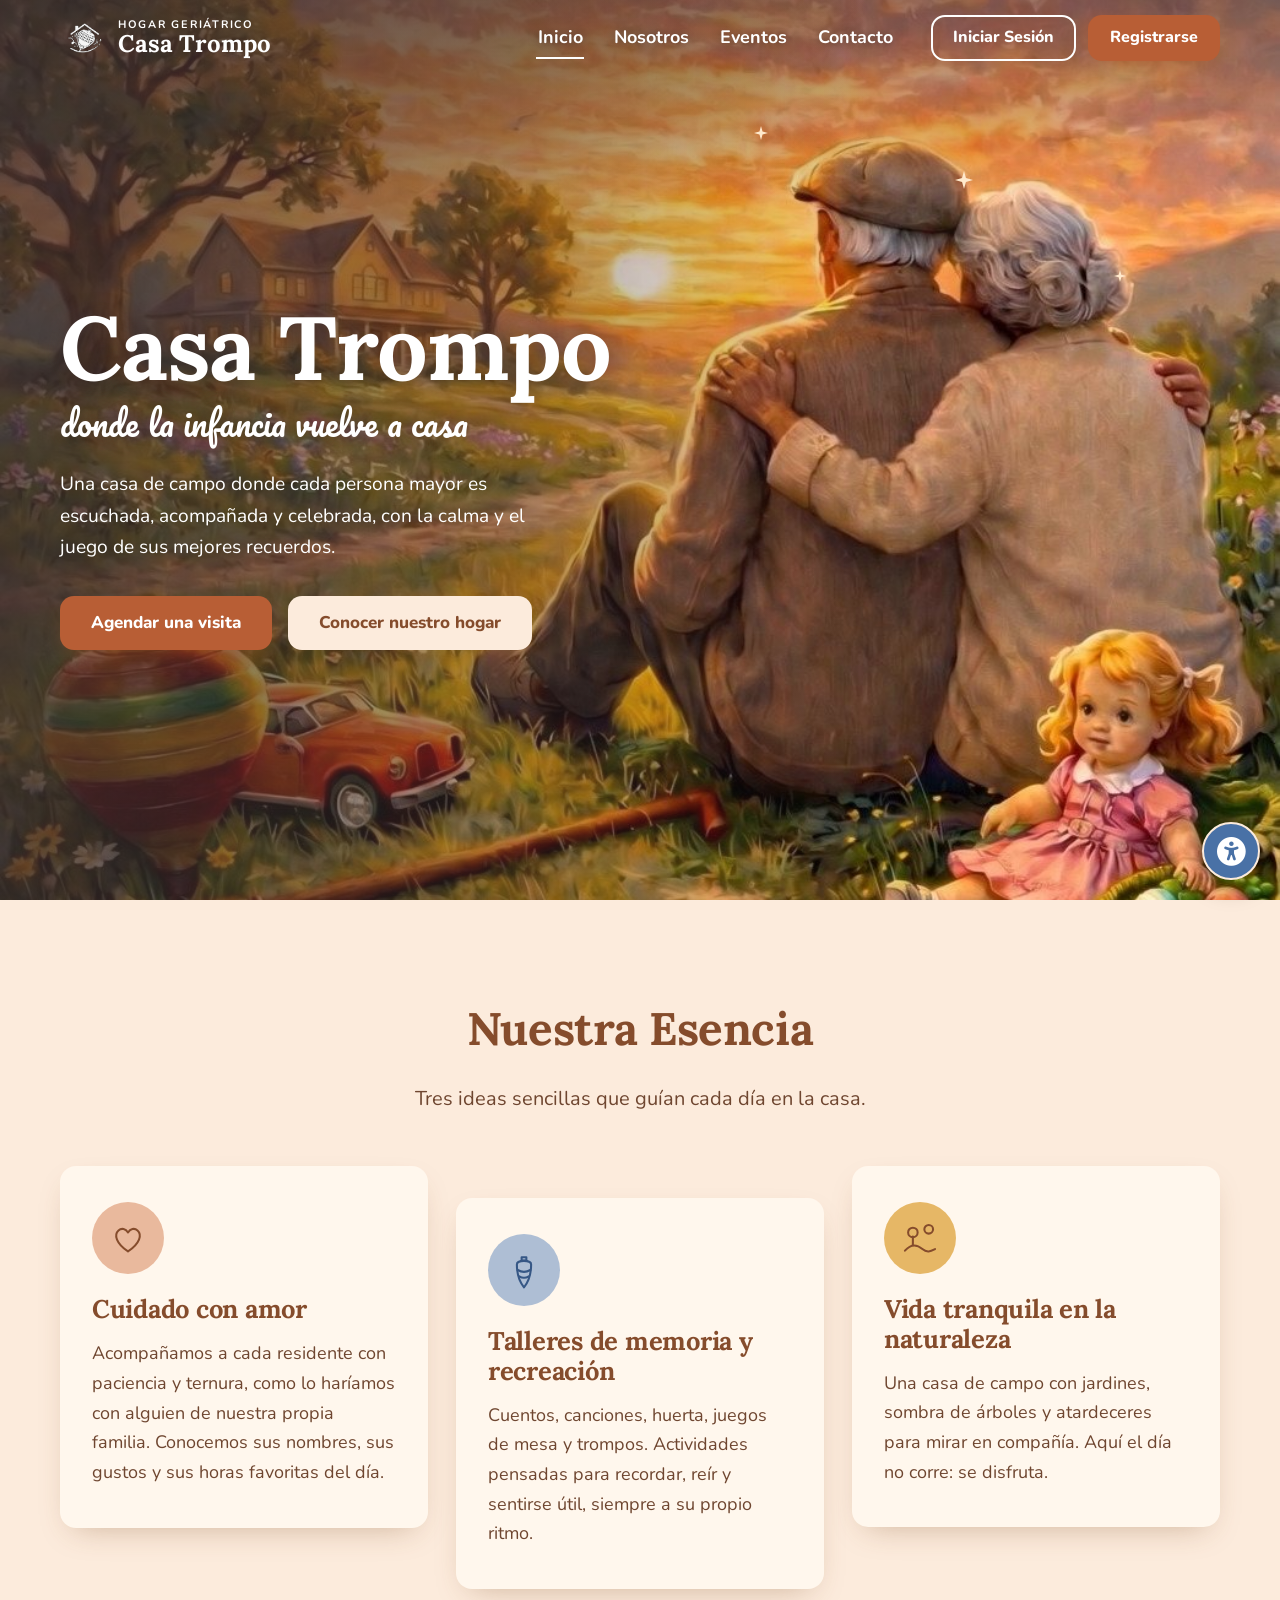
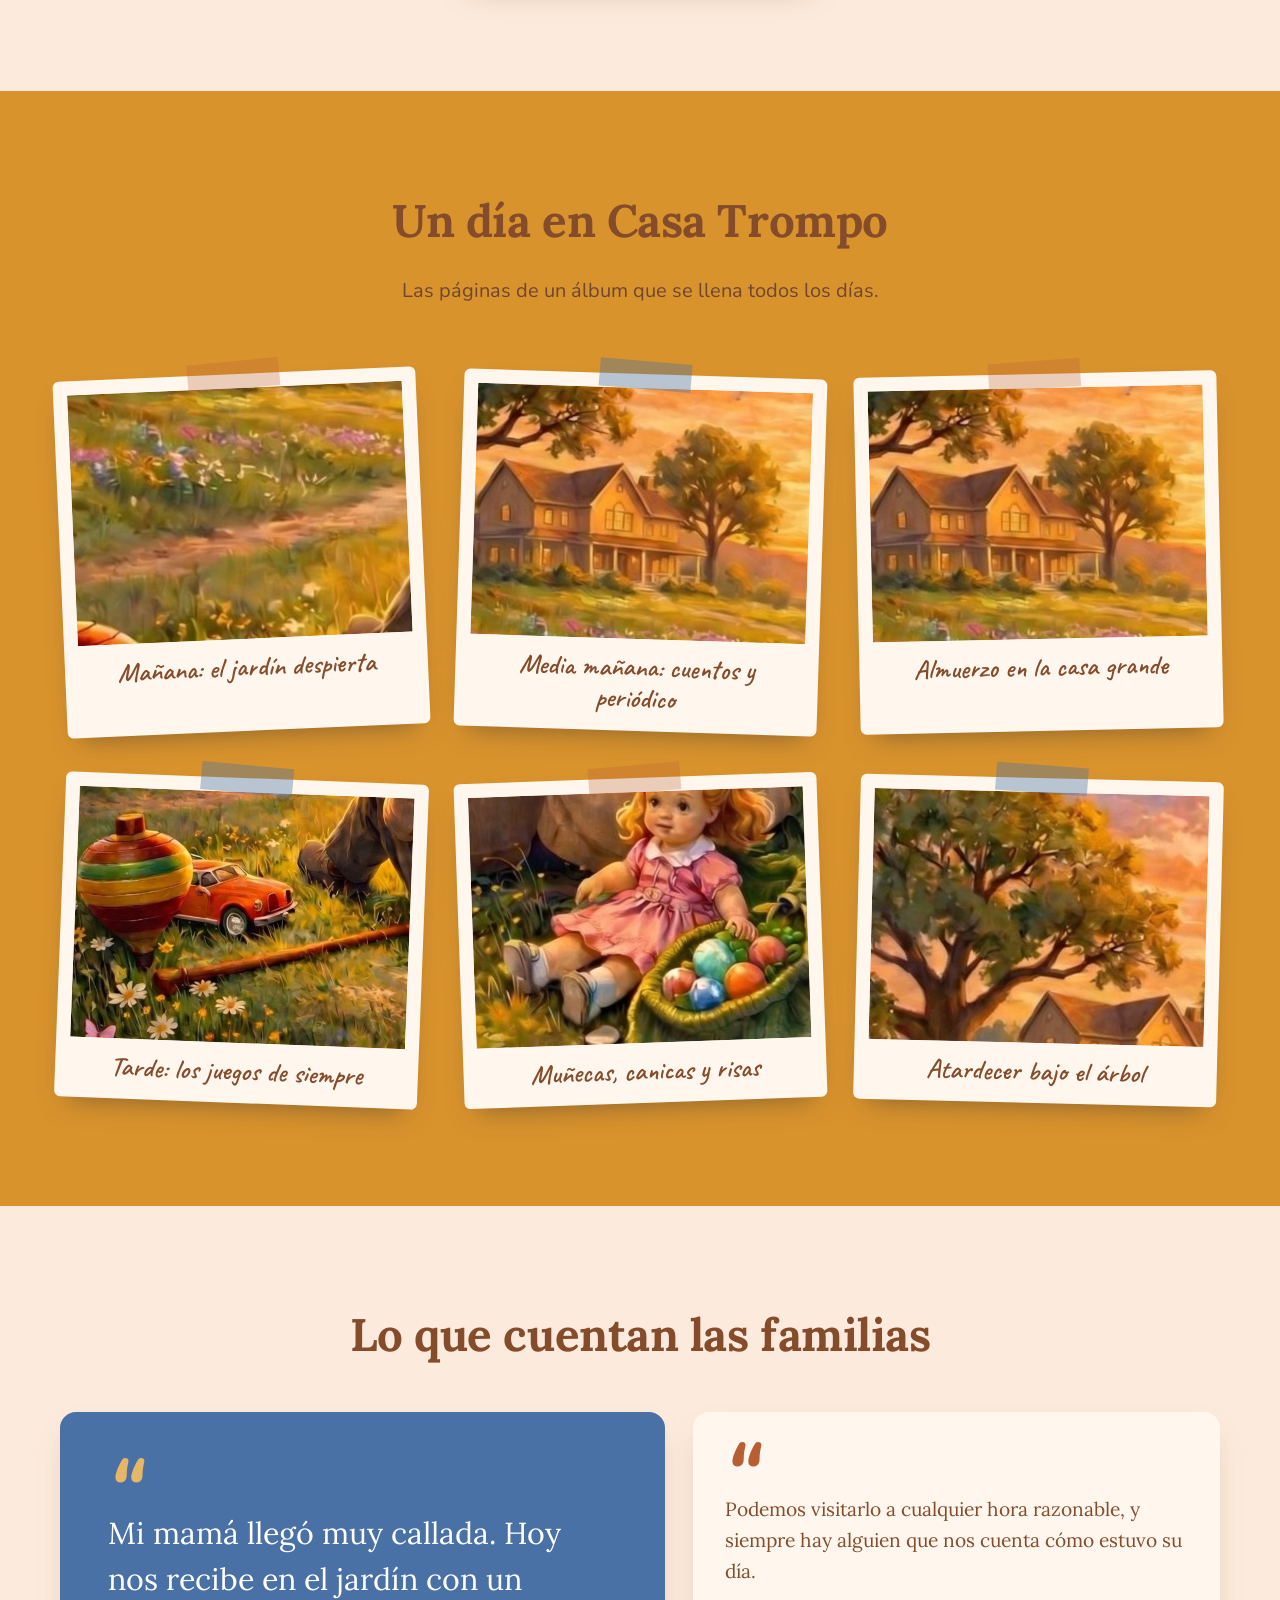
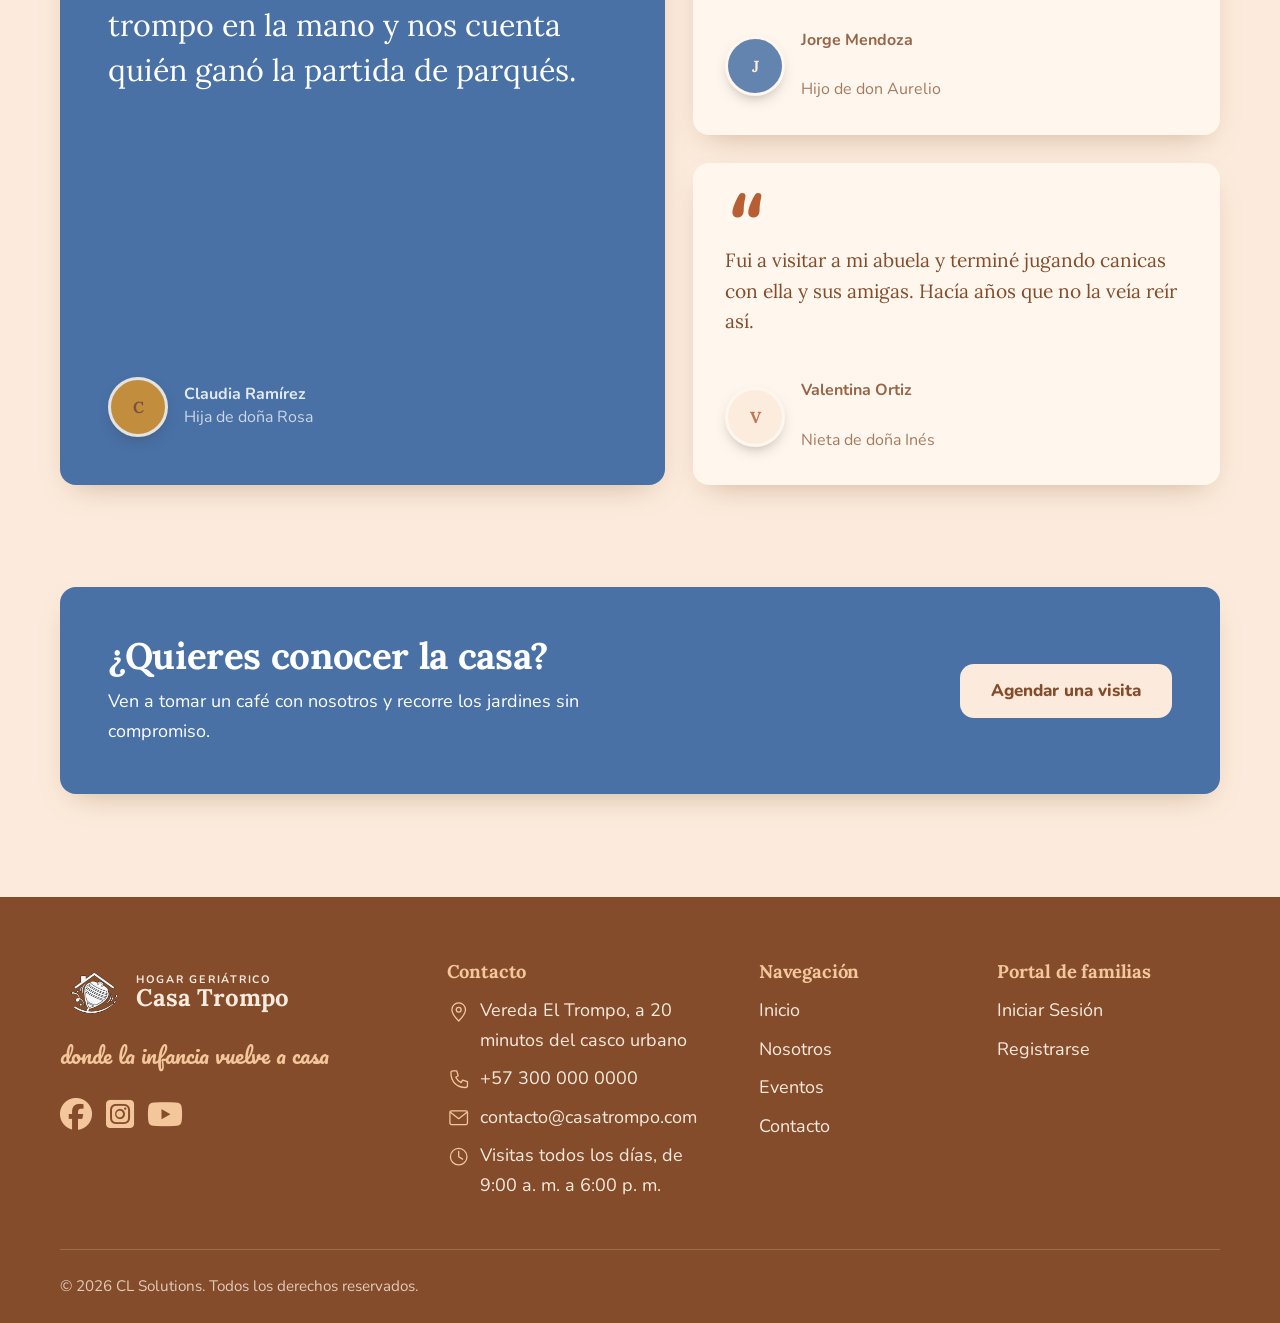
==== frontend/index.html @ fc89ac62 "fix(repo): flatten nested casa-trompo directory and rescue teammate changes" ====
<!doctype html>
<html lang="es">
  <head>
    <!-- Metadatos de idioma, vista móvil, identidad visual y hojas de estilo. -->
    <meta charset="utf-8" />
    <meta name="viewport" content="width=device-width, initial-scale=1" />
    <title>
      Casa Trompo · Hogar geriátrico donde la infancia vuelve a casa
    </title>
    <meta
      name="description"
      content="Casa Trompo es un hogar geriátrico de campo donde las personas mayores viven con calidez, juego y tranquilidad."
    />
    <meta name="theme-color" content="#FCEBDC" />
    <link rel="icon" type="image/png" href="img/Logo_Blanco_NOBG.png" />
    <link rel="preconnect" href="https://fonts.googleapis.com" />
    <link rel="preconnect" href="https://fonts.gstatic.com" crossorigin />
    <link
      href="https://fonts.googleapis.com/css2?family=Caveat:wght@600&family=Lora:wght@500;600;700&family=Nunito:wght@400;600;700;800&family=Pacifico&display=swap"
      rel="stylesheet"
    />
    <link
      rel="stylesheet"
      href="https://cdnjs.cloudflare.com/ajax/libs/font-awesome/6.7.2/css/all.min.css"
    />
    <link rel="stylesheet" href="css/General_Styles.css" />
    <link rel="stylesheet" href="css/index.css" />
    <link rel="stylesheet" href="css/responsive.css" />
  </head>
  <body>
    <!-- Enlace de acceso rápido para navegar directamente al contenido principal. -->
    <a class="skip-link" href="#contenido">Saltar al contenido</a>

    <!-- Símbolos SVG reutilizables en las tarjetas y datos de contacto. -->
    <svg class="svg-symbols" aria-hidden="true" focusable="false">
      <symbol id="i-heart" viewBox="0 0 48 48">
        <path
          d="M24 41C9 31 6 20 12 14.5c4-3.6 9-2 12 2.5 3-4.5 8-6.1 12-2.5 6 5.5 3 16.5-12 26.5z"
        />
      </symbol>
      <symbol id="i-trompo" viewBox="0 0 48 48">
        <path d="M15 17c0-6 18-6 18 0 0 14-5 24-9 29-4-5-9-15-9-29z" />
        <path d="M16 24c5 3 11 3 16 0M18 32c4 2.5 8 2.5 12 0" />
        <path d="M21 8h6v4h-6z" />
      </symbol>
      <symbol id="i-nature" viewBox="0 0 48 48">
        <circle cx="35" cy="13" r="5.5" />
        <path d="M5 40c7-8 15-8 22-2 6 5 10 3 16 0" />
        <path d="M15 33V22" />
        <circle cx="15" cy="17" r="6" />
      </symbol>
      <symbol id="i-book" viewBox="0 0 48 48">
        <path
          d="M24 12c-4-3-10-4-17-3v26c7-1 13 0 17 3 4-3 10-4 17-3V9c-7-1-13 0-17 3z"
        />
        <path d="M24 12v26" />
      </symbol>
      <symbol id="i-pin" viewBox="0 0 48 48">
        <path d="M24 43c-9-9-14-16-14-23a14 14 0 0 1 28 0c0 7-5 14-14 23z" />
        <circle cx="24" cy="20" r="5" />
      </symbol>
      <symbol id="i-phone" viewBox="0 0 48 48">
        <path
          d="M12 6h8l3 10-5 3a24 24 0 0 0 11 11l3-5 10 3v8c0 2-2 4-4 4C20 40 8 28 8 10c0-2 2-4 4-4z"
        />
      </symbol>
      <symbol id="i-mail" viewBox="0 0 48 48">
        <rect x="6" y="10" width="36" height="28" rx="3" />
        <path d="M7 13l17 13 17-13" />
      </symbol>
      <symbol id="i-clock" viewBox="0 0 48 48">
        <circle cx="24" cy="24" r="17" />
        <path d="M24 13v11l8 5" />
      </symbol>
    </svg>

    <!-- Cabecera global con identidad de marca, navegación y acceso al portal familiar. -->
    <header class="site-header is-transparent">
      <div class="container site-header__inner">
        <a
          class="brand"
          href="index.html"
          aria-label="Casa Trompo, ir al inicio"
        >
          <span class="logo-mark" aria-hidden="true"></span>
          <span class="brand__text">
            <span class="brand__kicker">Hogar geriátrico</span>
            <span class="brand__name">Casa Trompo</span>
          </span>
        </a>

        <button
          class="nav-toggle"
          type="button"
          aria-expanded="false"
          aria-controls="menu"
          aria-label="Abrir menú"
        >
          <span class="nav-toggle__bars" aria-hidden="true"></span>
        </button>

        <div class="site-nav" id="menu">
          <nav aria-label="Principal">
            <ul class="site-nav__links">
              <li><a href="index.html" aria-current="page">Inicio</a></li>
              <li><a href="nosotros.html">Nosotros</a></li>
              <li><a href="eventos.html">Eventos</a></li>
              <li><a href="contacto.html">Contacto</a></li>
            </ul>
          </nav>
          <div class="site-nav__actions">
            <a class="btn btn--outline btn--small" href="login.html"
              >Iniciar Sesión</a
            >
            <a class="btn btn--primary btn--small" href="registro.html"
              >Registrarse</a
            >
          </div>
        </div>
      </div>
    </header>

    <!-- Contenido principal: presentación, servicios, vida cotidiana y testimonios del hogar. -->
    <main id="contenido">
      <!-- Presentación principal con imagen del hogar, mensaje de bienvenida y accesos destacados. -->
      <section class="hero" aria-labelledby="hero-titulo">
        <div class="hero__bg">
          <img
            src="img/hero-escena.jpg"
            width="1044"
            height="980"
            alt="Una pareja de abuelos sentados juntos en el campo, abrazados, mirando el atardecer frente a una casa campestre. A su lado hay un trompo de madera, un carrito rojo, una muñeca y una canasta de canicas."
          />
        </div>
        <div class="hero__scrim" aria-hidden="true"></div>

        <svg class="spark spark--first" viewBox="0 0 24 24" aria-hidden="true">
          <path
            fill="currentColor"
            d="M12 0l2.6 9.4L24 12l-9.4 2.6L12 24l-2.6-9.4L0 12l9.4-2.6z"
          />
        </svg>
        <svg class="spark spark--second" viewBox="0 0 24 24" aria-hidden="true">
          <path
            fill="currentColor"
            d="M12 0l2.6 9.4L24 12l-9.4 2.6L12 24l-2.6-9.4L0 12l9.4-2.6z"
          />
        </svg>
        <svg class="spark spark--third" viewBox="0 0 24 24" aria-hidden="true">
          <path
            fill="currentColor"
            d="M12 0l2.6 9.4L24 12l-9.4 2.6L12 24l-2.6-9.4L0 12l9.4-2.6z"
          />
        </svg>

        <div class="container hero__content">
          <div class="hero__text">
            <h1 id="hero-titulo" class="hero__sequence--2">Casa Trompo</h1>
            <p class="script hero__tagline hero__sequence--3">
              donde la infancia vuelve a casa
            </p>
            <p class="hero__lead hero__sequence--4">
              Una casa de campo donde cada persona mayor es escuchada,
              acompañada y celebrada, con la calma y el juego de sus mejores
              recuerdos.
            </p>
            <div class="hero__actions hero__sequence--5">
              <a class="btn btn--primary" href="contacto.html?motivo=visita"
                >Agendar una visita</a
              >
              <a class="btn btn--cream" href="nosotros.html"
                >Conocer nuestro hogar</a
              >
            </div>
          </div>
        </div>
      </section>

      <!-- Principios de cuidado, recreación y vida tranquila que orientan el servicio. -->
      <section class="section" aria-labelledby="esencia-titulo">
        <div class="container">
          <div class="section-head section-head--center">
            <h2 id="esencia-titulo">Nuestra Esencia</h2>
            <p class="lead">
              Tres ideas sencillas que guían cada día en la casa.
            </p>
          </div>

          <div class="essence-grid">
            <article class="essence-card">
              <div class="icon-badge">
                <svg class="icon" aria-hidden="true">
                  <use href="#i-heart" />
                </svg>
              </div>
              <h3>Cuidado con amor</h3>
              <p>
                Acompañamos a cada residente con paciencia y ternura, como lo
                haríamos con alguien de nuestra propia familia. Conocemos sus
                nombres, sus gustos y sus horas favoritas del día.
              </p>
            </article>

            <article class="essence-card">
              <div class="icon-badge icon-badge--sage">
                <svg class="icon" aria-hidden="true">
                  <use href="#i-trompo" />
                </svg>
              </div>
              <h3>Talleres de memoria y recreación</h3>
              <p>
                Cuentos, canciones, huerta, juegos de mesa y trompos.
                Actividades pensadas para recordar, reír y sentirse útil,
                siempre a su propio ritmo.
              </p>
            </article>

            <article class="essence-card">
              <div class="icon-badge icon-badge--gold">
                <svg class="icon" aria-hidden="true">
                  <use href="#i-nature" />
                </svg>
              </div>
              <h3>Vida tranquila en la naturaleza</h3>
              <p>
                Una casa de campo con jardines, sombra de árboles y atardeceres
                para mirar en compañía. Aquí el día no corre: se disfruta.
              </p>
            </article>
          </div>
        </div>
      </section>

      <!-- Álbum visual que ilustra las actividades y momentos de un día en Casa Trompo. -->
      <section class="section album" aria-labelledby="dia-titulo">
        <div class="container">
          <div class="section-head section-head--center">
            <h2 id="dia-titulo">Un día en Casa Trompo</h2>
            <p class="lead">
              Las páginas de un álbum que se llena todos los días.
            </p>
          </div>

          <!-- Estas fotos son provicionales, hay que cambiarlas -->
          <div class="album-grid">
            <figure class="polaroid">
              <div class="polaroid__photo">
                <img
                  src="img/jardin.jpg"
                  width="600"
                  height="230"
                  loading="lazy"
                  alt="Un sendero de tierra entre flores silvestres moradas y amarillas"
                />
              </div>
              <figcaption>Mañana: el jardín despierta</figcaption>
            </figure>

            <figure class="polaroid">
              <div class="polaroid__photo">
                <img
                  src="img/casa.jpg"
                  width="470"
                  height="260"
                  loading="lazy"
                  alt="La casa campestre de madera entre árboles, con las luces del atardecer encendidas"
                />
              </div>
              <figcaption>Media mañana: cuentos y periódico</figcaption>
            </figure>

            <figure class="polaroid">
              <div class="polaroid__photo">
                <img
                  src="img/casa.jpg"
                  width="470"
                  height="260"
                  loading="lazy"
                  alt="La casa campestre de madera entre árboles, con las luces del atardecer encendidas"
                />
              </div>
              <figcaption>Almuerzo en la casa grande</figcaption>
            </figure>

            <figure class="polaroid">
              <div class="polaroid__photo">
                <img
                  src="img/juguetes.jpg"
                  width="600"
                  height="400"
                  loading="lazy"
                  alt="Un trompo de madera de colores y un carrito rojo de juguete sobre el pasto"
                />
              </div>
              <figcaption>Tarde: los juegos de siempre</figcaption>
            </figure>

            <figure class="polaroid">
              <div class="polaroid__photo">
                <img
                  src="img/muneca.jpg"
                  width="354"
                  height="410"
                  loading="lazy"
                  alt="Una muñeca de vestido rosado junto a una canasta de canicas de colores"
                  class="photo--doll"
                />
              </div>
              <figcaption>Muñecas, canicas y risas</figcaption>
            </figure>

            <figure class="polaroid">
              <div class="polaroid__photo">
                <img
                  src="img/arbol.jpg"
                  width="340"
                  height="420"
                  loading="lazy"
                  alt="Un árbol grande y frondoso al borde del campo, bajo un cielo de atardecer"
                  class="photo--tree"
                />
              </div>
              <figcaption>Atardecer bajo el árbol</figcaption>
            </figure>
          </div>
        </div>
      </section>

      <!-- Experiencias de ejemplo compartidas por familiares de residentes. -->
      <section class="section" aria-labelledby="testimonios-titulo">
        <div class="container">
          <div class="section-head section-head--center">
            <h2 id="testimonios-titulo">Lo que cuentan las familias</h2>
          </div>

          <!-- Textos y nombres de ejemplo. Los circulos con iniciales se pueden cambiar por <img> con la foto del familiar. -->
          <div class="testimonials">
            <figure class="quote quote--featured">
              <blockquote>
                <p>
                  Mi mamá llegó muy callada. Hoy nos recibe en el jardín con un
                  trompo en la mano y nos cuenta quién ganó la partida de
                  parqués.
                </p>
              </blockquote>
              <figcaption class="quote__who">
                <span class="avatar avatar--gold" aria-hidden="true">C</span>
                <span
                  ><strong>Claudia Ramírez</strong
                  ><span>Hija de doña Rosa</span></span
                >
              </figcaption>
            </figure>

            <figure class="quote">
              <blockquote>
                <p>
                  Podemos visitarlo a cualquier hora razonable, y siempre hay
                  alguien que nos cuenta cómo estuvo su día.
                </p>
              </blockquote>
              <figcaption class="quote__who">
                <span class="avatar avatar--blue" aria-hidden="true">J</span>
                <span
                  ><strong>Jorge Mendoza</strong><br /><span
                    >Hijo de don Aurelio</span
                  ></span
                >
              </figcaption>
            </figure>

            <figure class="quote">
              <blockquote>
                <p>
                  Fui a visitar a mi abuela y terminé jugando canicas con ella y
                  sus amigas. Hacía años que no la veía reír así.
                </p>
              </blockquote>
              <figcaption class="quote__who">
                <span class="avatar avatar--cream" aria-hidden="true">V</span>
                <span
                  ><strong>Valentina Ortiz</strong><br /><span
                    >Nieta de doña Inés</span
                  ></span
                >
              </figcaption>
            </figure>
          </div>
        </div>
      </section>

      <!-- Invitación final para conocer el hogar y coordinar una visita. -->
      <section
        class="section section--compact-top"
        aria-labelledby="invitacion-titulo"
      >
        <div class="container">
          <div class="cta-band">
            <div>
              <h2 id="invitacion-titulo">¿Quieres conocer la casa?</h2>
              <p>
                Ven a tomar un café con nosotros y recorre los jardines sin
                compromiso.
              </p>
            </div>
            <a class="btn btn--cream" href="contacto.html"
              >Agendar una visita</a
            >
          </div>
        </div>
      </section>
    </main>
    <!-- FOOTER-->
    <!-- Pie global con información de contacto, navegación secundaria y derechos. -->
    <footer class="site-footer">
      <div class="container footer-grid">
        <div class="footer-brand">
          <a
            class="brand"
            href="index.html"
            aria-label="Casa Trompo, ir al inicio"
          >
            <span class="logo-mark" aria-hidden="true"></span>
            <span class="brand__text">
              <span class="brand__kicker">Hogar geriátrico</span>
              <span class="brand__name">Casa Trompo</span>
            </span>
          </a>
          <p class="script">donde la infancia vuelve a casa</p>
          <div class="footer-social" aria-label="Redes sociales">
            <a href="https://www.facebook.com/share/1K6i5qnbYf/" target="_blank" rel="noopener noreferrer" aria-label="Facebook">
              <i class="fa-brands fa-facebook" aria-hidden="true"></i>
            </a>
            <a href="https://www.instagram.com/hgcasatrompo/" target="_blank" rel="noopener noreferrer" aria-label="Instagram">
              <i class="fa-brands fa-square-instagram" aria-hidden="true"></i>
            </a>
            <a href="https://www.youtube.com/channel/UCef9Dt6jhXNS-B6FLd3jZgA" target="_blank" rel="noopener noreferrer" aria-label="YouTube">
              <i class="fa-brands fa-youtube" aria-hidden="true"></i>
            </a>
          </div>
        </div>

        <div>
          <h3>Contacto</h3>
          <!-- Datos de ejemplo -->
          <ul class="footer-list">
            <li>
              <svg class="icon" aria-hidden="true"><use href="#i-pin" /></svg
              ><span>Vereda El Trompo, a 20 minutos del casco urbano</span>
            </li>
            <li>
              <svg class="icon" aria-hidden="true"><use href="#i-phone" /></svg
              ><a href="tel:+573000000000">+57 300 000 0000</a>
            </li>
            <li>
              <svg class="icon" aria-hidden="true"><use href="#i-mail" /></svg
              ><a href="mailto:contacto@casatrompo.com"
                >contacto@casatrompo.com</a
              >
            </li>
            <li>
              <svg class="icon" aria-hidden="true"><use href="#i-clock" /></svg
              ><span>Visitas todos los días, de 9:00 a. m. a 6:00 p. m.</span>
            </li>
          </ul>
        </div>

        <nav aria-label="Navegación del pie de página">
          <h3>Navegación</h3>
          <ul class="footer-list">
            <li><a href="index.html">Inicio</a></li>
            <li><a href="nosotros.html">Nosotros</a></li>
            <li><a href="eventos.html">Eventos</a></li>
            <li><a href="contacto.html">Contacto</a></li>
          </ul>
        </nav>

        <nav aria-label="Portal de familias">
          <h3>Portal de familias</h3>
          <ul class="footer-list">
            <li><a href="login.html">Iniciar Sesión</a></li>
            <li><a href="registro.html">Registrarse</a></li>
          </ul>
        </nav>
      </div>
      <div class="container footer-bottom">
        <p>
          © <span data-year>2026</span> CL Solutions. Todos los derechos
          reservados.
        </p>
      </div>
    </footer>

    <script src="js/main.js"></script>
  </body>
</html>
---- frontend/css/General_Styles.css ----
/* TOKENS */
:root {
  /* Paleta establecida */
  --color-blue: #4971a6;
  --color-gold: #d9932d;
  --color-cream: #fcebdc;
  --color-brown: #854c2c;
  --color-orange: #b85e35;

  /* Roles semanticos basados en la paleta */
  --color-bg: var(--color-cream);
  --color-surface: #fff7ed;
  --color-accent: var(--color-orange);
  --color-sage: var(--color-blue);
  --color-ink: var(--color-brown);

  /* Variantes semanticas */
  --color-ink-soft: #6f4630;
  --color-accent-deep: #854c2c;
  --color-accent-soft: #e9b99d;
  --color-sage-soft: #aebed4;
  --color-gold-soft: #e6b766;
  --color-paper: #fff7ed;
  --color-kraft: #d9932d;
  --color-border: #854c2c;
  --color-line: #dfc4a8;

  /* Cielo de la ilustración (fondos del hero y del login) */
  --sky-top: #4971a6;
  --sky-mid: #4971a6;
  --sky-glow: #fcebdc;
  --sky-sun: #d9932d;

  /* Tipografia */
  --font-serif: "Lora", Georgia, "Times New Roman", serif;
  --font-sans: "Nunito", system-ui, -apple-system, "Segoe UI", sans-serif;
  --font-script: "Pacifico", "Segoe Script", cursive;
  --font-hand: "Caveat", "Segoe Print", cursive;

  /* Forma y sombra */
  --radius-sm: 12px;
  --radius-md: 16px;
  --shadow-soft: 0 12px 32px -14px rgba(120, 70, 30, 0.38);
  --shadow-lift: 0 22px 44px -16px rgba(120, 70, 30, 0.5);

  /* Layout */
  --container: 1160px;
  --header-h: 76px;
  --focus: var(--color-accent-deep);
}

/* BASE */
*,
*::before,
*::after {
  box-sizing: border-box;
}

html {
  scroll-behavior: smooth;
  -webkit-text-size-adjust: 100%;
}

.svg-symbols {
  position: absolute;
  width: 0;
  height: 0;
  overflow: hidden;
}

body {
  margin: 0;
  background: var(--color-bg);
  color: var(--color-ink);
  font-family: var(--font-sans);
  font-size: 1.125rem; /*18px*/
  line-height: 1.65;
  -webkit-font-smoothing: antialiased;
}

img,
svg {
  max-width: 100%;
}
img {
  display: block;
}

h1,
h2,
h3,
h4 {
  margin: 0 0 0.6em;
  font-family: var(--font-serif);
  font-weight: 700;
  line-height: 1.15;
  letter-spacing: -0.01em;
}
h1 {
  font-size: clamp(2.3rem, 4.6vw + 0.8rem, 3.8rem);
}
h2 {
  font-size: clamp(1.9rem, 2.6vw + 1rem, 2.85rem);
}
h3 {
  font-size: clamp(1.3rem, 1vw + 1rem, 1.6rem);
}

p {
  margin: 0 0 1em;
}
a {
  color: var(--color-accent-deep);
  text-underline-offset: 0.2em;
}
a:hover {
  color: var(--color-ink);
}

:focus-visible {
  outline: 3px solid var(--focus);
  outline-offset: 3px;
  border-radius: 4px;
}

.visually-hidden {
  position: absolute !important;
  width: 1px;
  height: 1px;
  overflow: hidden;
  clip: rect(0 0 0 0);
  white-space: nowrap;
}

.skip-link {
  position: fixed;
  top: 0.75rem;
  left: 0.75rem;
  z-index: 100;
  padding: 0.75rem 1.25rem;
  background: var(--color-ink);
  color: #fff;
  border-radius: var(--radius-sm);
  transform: translateY(-200%);
}
.skip-link:focus {
  transform: none;
  color: #fff;
}

.container {
  width: min(100% - 2.5rem, var(--container));
  margin-inline: auto;
}

.section {
  padding-block: clamp(4rem, 8vw, 7rem);
}
.section--compact-top {
  padding-top: 0;
}
.section--sand {
  background: var(--color-surface);
}

.section-head {
  max-width: 40rem;
  margin-bottom: clamp(2rem, 4vw, 3.25rem);
}
.section-head--center {
  margin-inline: auto;
  text-align: center;
}
.lead {
  font-size: 1.25rem;
  color: var(--color-ink-soft);
}

.script {
  font-family: var(--font-script);
  font-weight: 400;
  line-height: 1.3;
  letter-spacing: 0;
}

/* LOGO */
.logo-mark {
  display: inline-block;
  flex: none;
  width: 48px;
  height: 48px;
  background: url("../img/Logo_Negro_NOBG.png") center / contain no-repeat;
}

.site-header.is-transparent:not(.is-scrolled):not(.is-open) .logo-mark,
.hero__text .logo-mark,
.auth-visual .brand .logo-mark,
.site-footer .logo-mark {
  background-image: url("../img/Logo_Blanco_NOBG.png");
}

/* BOTONES */
.icon {
  width: 1.5em;
  height: 1.5em;
  fill: none;
  stroke: currentColor;
  stroke-width: 2.6;
  stroke-linecap: round;
  stroke-linejoin: round;
  flex: none;
}

.icon-badge {
  display: grid;
  place-items: center;
  width: 72px;
  height: 72px;
  border-radius: 50%;
  background: var(--color-accent-soft);
  color: var(--color-accent-deep);
}

.icon-badge .icon {
  width: 38px;
  height: 38px;
}

.avatar {
  display: grid;
  place-items: center;
  flex: none;
  width: 60px;
  height: 60px;
  border-radius: 50%;
  background: var(--avatar-bg, var(--color-accent-soft));
  color: var(--avatar-ink, var(--color-accent-deep));
  border: 3px solid var(--color-paper);
  box-shadow: 0 6px 14px -6px rgba(59, 47, 47, 0.5);
  font: 700 1.35rem/1 var(--font-serif);
}
.avatar--gold {
  --avatar-bg: var(--color-gold);
  --avatar-ink: var(--color-brown);
}
.avatar--blue {
  --avatar-bg: var(--color-blue);
  --avatar-ink: var(--color-cream);
}
.avatar--cream {
  --avatar-bg: var(--color-cream);
  --avatar-ink: var(--color-orange);
}
.avatar--brown {
  --avatar-bg: var(--color-brown);
  --avatar-ink: var(--color-cream);
}

.btn {
  display: inline-flex;
  align-items: center;
  justify-content: center;
  gap: 0.5em;
  min-height: 54px;
  padding: 0.75em 1.7em;
  border: 2px solid transparent;
  border-radius: 14px;
  font: 800 1.0625rem/1.2 var(--font-sans);
  text-decoration: none;
  text-align: center;
  cursor: pointer;
  transition:
    transform 0.15s ease,
    background-color 0.2s ease,
    box-shadow 0.2s ease,
    color 0.2s ease;
}
.btn:hover {
  transform: translateY(-2px);
}
.btn:active {
  transform: translateY(0);
}

.btn--primary {
  background: var(--color-accent);
  color: #fff;
  box-shadow: 0 10px 22px -10px rgba(163, 78, 23, 0.75);
}
.btn--primary:hover {
  background: var(--color-accent-deep);
  color: #fff;
}

.btn--cream {
  background: var(--color-bg);
  color: var(--color-ink);
}
.btn--cream:hover {
  background: #fff;
  color: var(--color-ink);
}

.btn--sage {
  background: var(--color-sage);
  color: #fff;
}
.btn--sage:hover {
  background: #365785;
  color: #fff;
}

.btn--outline {
  border-color: currentColor;
  background: transparent;
  color: inherit;
}
.btn--outline:hover {
  background: rgba(255, 255, 255, 0.14);
  color: inherit;
}

.btn--small {
  min-height: 46px;
  padding: 0.5em 1.25em;
  font-size: 1rem;
}
.btn--block {
  width: 100%;
}

/* CABECERA */
.site-header {
  position: fixed;
  top: 0;
  left: 0;
  right: 0;
  z-index: 50;
  height: var(--header-h);
  background: rgba(252, 235, 220, 0.96);
  color: var(--color-ink);
  box-shadow:
    0 1px 0 rgba(59, 47, 47, 0.08),
    0 10px 28px -20px rgba(120, 70, 30, 0.6);
  -webkit-backdrop-filter: blur(8px);
  backdrop-filter: blur(8px);
  transition:
    background-color 0.3s ease,
    box-shadow 0.3s ease,
    color 0.3s ease;
}
.site-header.is-transparent:not(.is-scrolled):not(.is-open) {
  background: transparent;
  color: #fff;
  box-shadow: none;
  -webkit-backdrop-filter: none;
  backdrop-filter: none;
  --focus: #ffe3c7;
}

.site-header__inner {
  display: flex;
  align-items: center;
  justify-content: space-between;
  height: 100%;
  gap: 1.5rem;
}

.brand {
  display: inline-flex;
  align-items: center;
  gap: 0.75rem;
  color: inherit;
  text-decoration: none;
}
.brand:hover {
  color: inherit;
}
.brand .logo-mark {
  width: 46px;
  height: 46px;
}
.brand__text {
  display: grid;
  line-height: 1.1;
}
.brand__kicker {
  font-size: 0.68rem;
  font-weight: 700;
  letter-spacing: 0.16em;
  text-transform: uppercase;
}
.brand__name {
  font: 700 1.5rem/1.1 var(--font-serif);
}

.site-nav {
  display: flex;
  align-items: center;
  gap: 2.25rem;
}
.site-nav__links {
  display: flex;
  align-items: center;
  gap: 1.75rem;
  margin: 0;
  padding: 0;
  list-style: none;
}
.site-nav__links a {
  display: inline-block;
  padding: 0.4rem 0.1rem;
  color: inherit;
  font-weight: 700;
  text-decoration: none;
  background: linear-gradient(currentColor, currentColor) left bottom / 0 2px
    no-repeat;
  transition: background-size 0.25s ease;
}
.site-nav__links a:hover,
.site-nav__links a[aria-current="page"] {
  background-size: 100% 2px;
  color: inherit;
}
.site-header.is-transparent:not(.is-scrolled):not(.is-open) .site-nav__links a {
  text-shadow: 0 1px 10px rgba(59, 47, 47, 0.6);
}

.site-nav__actions {
  display: flex;
  align-items: center;
  gap: 0.75rem;
}
.site-header.is-transparent:not(.is-scrolled):not(.is-open)
  .site-nav__actions
  .btn--outline {
  border-color: #fff;
}

.nav-toggle {
  display: none;
  align-items: center;
  justify-content: center;
  width: 52px;
  height: 52px;
  padding: 0;
  border: 0;
  border-radius: var(--radius-sm);
  background: transparent;
  color: inherit;
  cursor: pointer;
}
.nav-toggle__bars,
.nav-toggle__bars::before,
.nav-toggle__bars::after {
  display: block;
  width: 26px;
  height: 3px;
  border-radius: 2px;
  background: currentColor;
  transition:
    transform 0.25s ease,
    background-color 0.2s ease;
}
.nav-toggle__bars {
  position: relative;
}
.nav-toggle__bars::before,
.nav-toggle__bars::after {
  content: "";
  position: absolute;
  left: 0;
}
.nav-toggle__bars::before {
  top: -9px;
}
.nav-toggle__bars::after {
  top: 9px;
}
.nav-toggle[aria-expanded="true"] .nav-toggle__bars {
  background: transparent;
}
.nav-toggle[aria-expanded="true"] .nav-toggle__bars::before {
  transform: translateY(9px) rotate(45deg);
}
.nav-toggle[aria-expanded="true"] .nav-toggle__bars::after {
  transform: translateY(-9px) rotate(-45deg);
}

/* PIE DE PÁGINA */
.site-footer {
  background: var(--color-ink);
  color: #f6ebdd;
  --focus: #ffe3c7;
}
.site-footer a {
  color: #f6ebdd;
  text-decoration: none;
}
.site-footer a:hover {
  color: #fff;
  text-decoration: none;
}
.footer-grid {
  display: grid;
  grid-template-columns: 1.4fr 1.1fr 0.8fr 0.9fr;
  gap: 2.5rem;
  padding-block: 4rem 3rem;
}
.footer-brand .brand {
  margin-bottom: 1rem;
}
.footer-brand .brand .logo-mark {
  width: 64px;
  height: 64px;
}
.footer-brand .script {
  margin: 0;
  font-size: 1.35rem;
  color: #f3c79b;
}
.site-footer h3 {
  margin-bottom: 0.9rem;
  font-size: 1.15rem;
  color: #f3c79b;
}
.footer-list {
  margin: 0;
  padding: 0;
  list-style: none;
  display: grid;
  gap: 0.55rem;
}
.footer-list li {
  display: flex;
  gap: 0.65rem;
  align-items: flex-start;
}
.footer-list .icon {
  width: 1.3em;
  height: 1.3em;
  margin-top: 0.2em;
  color: #f3c79b;
}
.footer-social {
  display: flex;
  align-items: center;
  gap: 0.85rem;
  margin-top: 1.25rem;
}
.footer-social i {
  color: #f3c79b;
  font-size: 2rem  ;
  line-height: 1;
  justify-content: space-between;
  transform: translateY(9px)
}
.footer-bottom {
  padding-block: 1.5rem;
  border-top: 1px solid rgba(246, 235, 221, 0.2);
  font-size: 0.95rem;
  color: rgba(246, 235, 221, 0.8);
}
.footer-bottom p {
  margin: 0;
}

/* FORMULARIOS */
.field {
  display: grid;
  gap: 0.45rem;
  margin-bottom: 1.35rem;
}
.field label,
.field .label {
  font-weight: 800;
  font-size: 1.05rem;
}
.field .req {
  color: var(--color-accent-deep);
}
.hint {
  font-size: 0.95rem;
  color: var(--color-ink-soft);
}

.input,
.select,
.textarea {
  width: 100%;
  min-height: 56px;
  padding: 0.75rem 1rem;
  background: #fff;
  color: var(--color-ink);
  border: 2px solid var(--color-border);
  border-radius: var(--radius-sm);
  font: inherit;
  font-size: 1.0625rem;
  transition:
    border-color 0.2s ease,
    box-shadow 0.2s ease;
}
.textarea {
  min-height: 150px;
  resize: vertical;
  line-height: 1.5;
}
.select {
  appearance: none;
  -webkit-appearance: none;
  padding-right: 3rem;
  background-image: url("data:image/svg+xml,%3Csvg xmlns='http://www.w3.org/2000/svg' viewBox='0 0 24 24' fill='none' stroke='%233B2F2F' stroke-width='2.5' stroke-linecap='round' stroke-linejoin='round'%3E%3Cpath d='m6 9 6 6 6-6'/%3E%3C/svg%3E");
  background-repeat: no-repeat;
  background-position: right 1rem center;
  background-size: 22px;
}
.input::placeholder,
.textarea::placeholder {
  color: #85746a;
}
.input:focus,
.select:focus,
.textarea:focus {
  outline: 3px solid var(--focus);
  outline-offset: 2px;
  border-color: var(--color-ink);
}
.input:user-invalid,
.select:user-invalid,
.textarea:user-invalid {
  border-color: var(--color-orange);
}

.password {
  position: relative;
}
.password .input {
  padding-right: 6rem;
}
.password__toggle {
  position: absolute;
  top: 50%;
  right: 0.4rem;
  transform: translateY(-50%);
  min-width: 5rem;
  min-height: 46px;
  padding: 0 0.75rem;
  border: 0;
  border-radius: 10px;
  background: transparent;
  color: var(--color-accent-deep);
  font: 800 0.98rem var(--font-sans);
  cursor: pointer;
}
.password__toggle:hover {
  background: var(--color-accent-soft);
}
.password-strength {
  height: 0.55rem;
  overflow: hidden;
  border-radius: 999px;
  background: var(--color-border);
}
.password-strength__bar {
  display: block;
  width: 0;
  height: 100%;
  background: #a82f08;
}
.password-strength[data-strength="fair"] .password-strength__bar {
  background: #c17a17;
}
.password-strength[data-strength="good"] .password-strength__bar {
  background: #8b8b21;
}
.password-strength[data-strength="strong"] .password-strength__bar {
  background: #39734b;
}
.password-strength__meta {
  display: flex;
  justify-content: space-between;
  gap: 1rem;
  font-size: 0.9rem;
  font-weight: 700;
}

.field-error {
  min-height: 1.4em;
  margin: 0;
  font-size: 0.98rem;
  font-weight: 700;
  color: #a82f08;
}

.check {
  display: flex;
  align-items: flex-start;
  gap: 0.85rem;
  margin-bottom: 1.35rem;
}
.check input {
  flex: none;
  width: 1.65rem;
  height: 1.65rem;
  margin: 0.1rem 0 0;
  accent-color: var(--color-accent-deep);
  cursor: pointer;
}
.check label {
  cursor: pointer;
}

.form-row {
  display: grid;
  grid-template-columns: 1fr 1fr;
  gap: 0 1.25rem;
}

.form-status {
  margin: 1.25rem 0 0;
  padding: 1rem 1.2rem;
  border-radius: var(--radius-sm);
  background: var(--color-sage-soft);
  color: #2b4228;
  font-weight: 700;
}

.form-card,
.info-card {
  padding: clamp(1.5rem, 4vw, 2.75rem);
  border-radius: var(--radius-md);
  box-shadow: var(--shadow-soft);
}
.form-card {
  background: var(--color-paper);
  border: 1px solid var(--color-line);
}
.info-card {
  background: var(--color-surface);
}
.form-card h2,
.info-card h2 {
  font-size: 1.75rem;
}

.a11y-toggle {
  position: fixed;
  right: 1.25rem;
  bottom: 1.25rem;
  z-index: 1000;
  display: grid;
  place-items: center;
  width: 58px;
  height: 58px;
  padding: 0.65rem;
  border: 2px solid var(--color-cream);
  border-radius: 999px;
  background: var(--color-blue);
  color: #fff;
  box-shadow: 0 8px 24px rgba(0, 0, 0, 0.28);
  font: 800 1rem/1 var(--font-sans);
  cursor: pointer;
  transition:
    background-color 0.2s ease,
    transform 0.2s ease;
}

.a11y-toggle i {
  font-size: 1.8rem;
}

.a11y-toggle:hover {
  background: var(--color-brown);
  transform: translateY(-2px);
}

.a11y-panel {
  position: fixed;
  right: 1.25rem;
  bottom: 5.25rem;
  z-index: 1000;
  width: min(22rem, calc(100vw - 2.5rem));
  padding: 1.25rem;
  border: 2px solid var(--color-line);
  border-radius: var(--radius-md);
  background: var(--color-surface);
  color: var(--color-ink);
  box-shadow: var(--shadow-lift);
}

.a11y-panel[hidden] {
  display: none;
}

.a11y-panel h2 {
  margin-bottom: 1rem;
  font-size: 1.35rem;
  color: var(--color-brown);
}

.a11y-options {
  display: grid;
  gap: 0.65rem;
}

.a11y-option {
  min-height: 48px;
  padding: 0.65rem 0.85rem;
  border: 2px solid var(--color-line);
  border-radius: 10px;
  background: var(--color-bg);
  color: var(--color-ink);
  font: 800 1rem var(--font-sans);
  text-align: left;
  cursor: pointer;
  transition:
    background-color 0.2s ease,
    border-color 0.2s ease,
    color 0.2s ease;
}

.a11y-option:hover:not(:disabled) {
  border-color: var(--color-accent-deep);
  background: var(--color-accent-soft);
}

.a11y-option[aria-pressed="true"] {
  border-color: var(--color-blue);
  background: var(--color-blue);
  color: #fff;
}

.a11y-option:disabled {
  background: #f3e9df;
  border-style: dashed;
  color: #746456;
  cursor: not-allowed;
}

.a11y-note {
  margin: -0.35rem 0 0.25rem;
  color: var(--color-ink-soft);
  font-size: 0.9rem;
}

.a11y-reset {
  width: 100%;
  margin-top: 0.85rem;
}

body.a11y-high-contrast {
  --color-bg: #fff;
  --color-surface: #fff;
  --color-paper: #fff;
  --color-accent: #000;
  --color-accent-soft: #eee;
  --color-gold: #000;
  --color-gold-soft: #eee;
  --color-sage: #000;
  --color-sage-soft: #eee;
  --color-ink: #000;
  --color-ink-soft: #000;
  --color-accent-deep: #000;
  --color-border: #000;
  --color-line: #000;
  --focus: #000;
  background: #fff;
  color: #000;
}

body.a11y-high-contrast a {
  color: #000;
  text-decoration: underline;
  text-decoration-thickness: 2px;
}

body.a11y-high-contrast .site-header,
body.a11y-high-contrast
  .site-header.is-transparent:not(.is-scrolled):not(.is-open),
body.a11y-high-contrast .site-nav,
body.a11y-high-contrast .login-card,
body.a11y-high-contrast .site-footer,
body.a11y-high-contrast .cta-band,
body.a11y-high-contrast .quote--featured,
body.a11y-high-contrast .btn--primary,
body.a11y-high-contrast .btn--sage {
  background-color: #000;
  color: #fff;
}

body.a11y-high-contrast
  .site-header.is-transparent:not(.is-scrolled):not(.is-open)
  .site-nav__links
  a,
body.a11y-high-contrast
  .site-header.is-transparent:not(.is-scrolled):not(.is-open)
  .site-nav__actions
  .btn--outline {
  color: #fff;
  border-color: #fff;
}

body.a11y-high-contrast .site-footer a,
body.a11y-high-contrast .site-footer h3,
body.a11y-high-contrast .site-footer .script,
body.a11y-high-contrast .site-footer .icon,
body.a11y-high-contrast .site-footer .footer-bottom {
  color: #fff;
}

body.a11y-high-contrast .a11y-panel {
  border-color: #000;
  background: #fff;
  color: #000;
}

body.a11y-high-contrast .a11y-panel h2 {
  color: #000;
}

body.a11y-high-contrast .a11y-option {
  border-color: #000;
  background: #fff;
  color: #000;
}

body.a11y-high-contrast .a11y-option[aria-pressed="true"] {
  background: #000;
  color: #fff;
}

body.a11y-high-contrast .a11y-note {
  color: #000;
}

body.a11y-high-contrast .btn--cream,
body.a11y-high-contrast .btn--outline {
  border-color: #000;
  background: #fff;
  color: #000;
}

body.a11y-high-contrast .site-header {
  box-shadow: 0 2px 0 #fff;
  -webkit-backdrop-filter: none;
  backdrop-filter: none;
}

body.a11y-high-contrast .site-header .brand,
body.a11y-high-contrast .site-header .site-nav__links a {
  color: #fff;
}

body.a11y-high-contrast .site-header .logo-mark {
  background-image: url("../img/Logo_Blanco_NOBG.png");
}

body.a11y-high-contrast .site-header .btn--outline {
  border-color: #fff;
  background: #fff;
  color: #000;
}

body.a11y-high-contrast .auth-visual .brand {
  color: #fff;
}

body.a11y-high-contrast .auth-visual::after,
body.a11y-high-contrast .hero__scrim {
  background: rgba(0, 0, 0, 0.85);
}

body.a11y-high-contrast .events-hero {
  background: #fff;
}

body.a11y-high-contrast .a11y-toggle {
  border-color: #fff;
  background: #000;
  color: #fff;
}

body.a11y-high-contrast .a11y-toggle:hover {
  background: #fff;
  color: #000;
}

body.a11y-high-contrast :focus-visible {
  outline-color: currentColor;
}

body.a11y-high-contrast .input,
body.a11y-high-contrast .select,
body.a11y-high-contrast .textarea {
  border-color: #000;
  color: #000;
}

body.a11y-high-contrast .input::placeholder,
body.a11y-high-contrast .textarea::placeholder {
  color: #000;
  opacity: 1;
}

body.a11y-grayscale {
  background: #eee;
}

body.a11y-grayscale > * {
  filter: grayscale(1);
}

html.a11y-large-text {
  font-size: 125%;
}

html.a11y-extra-large-text {
  font-size: 150%;
}

body.a11y-underlined-links a {
  text-decoration: underline !important;
  text-decoration-thickness: 2px;
  text-underline-offset: 0.18em;
}

body.a11y-reduced-motion *,
body.a11y-reduced-motion *::before,
body.a11y-reduced-motion *::after {
  scroll-behavior: auto !important;
  animation: none !important;
  transition-duration: 0.01ms !important;
}
---- frontend/css/index.css ----
/* HERO (index) */
.hero {
  position: relative;
  display: flex;
  align-items: center;
  min-height: 100vh;
  min-height: 100svh;
  overflow: hidden;
  color: #fff;
  background: linear-gradient(
    180deg,
    var(--sky-top) 0%,
    var(--sky-mid) 28%,
    var(--sky-glow) 52%,
    var(--sky-sun) 100%
  );
  --focus: #ffe3c7;
}
.hero__bg {
  position: absolute;
  inset: 0;
}
.hero__bg img {
  width: 100%;
  height: 100%;
  object-fit: cover;
  object-position: 68% 46%;
}
.hero__scrim {
  position: absolute;
  inset: 0;
  background:
    linear-gradient(
      90deg,
      rgba(59, 47, 47, 0.74) 0%,
      rgba(59, 47, 47, 0.4) 40%,
      rgba(59, 47, 47, 0) 68%
    ),
    linear-gradient(180deg, rgba(59, 47, 47, 0.5) 0%, rgba(59, 47, 47, 0) 22%);
}
.hero__content {
  position: relative;
  z-index: 1;
  padding-block: calc(var(--header-h) + 3rem) 5rem;
}
.hero__text {
  max-width: 40rem;
  text-shadow: 0 2px 22px rgba(59, 47, 47, 0.55);
}
.hero__text .logo-mark {
  width: 92px;
  height: 92px;
  margin-bottom: 0.5rem;
}
.hero__kicker {
  margin: 0;
  font-weight: 700;
  font-size: 1.05rem;
  letter-spacing: 0.18em;
  text-transform: uppercase;
}
.hero h1 {
  margin: 0.1em 0 0.1em;
  font-size: clamp(3.2rem, 7vw, 5.6rem);
  line-height: 1;
  white-space: nowrap;
}
.hero__tagline {
  margin: 0 0 1.5rem;
  font-size: clamp(1.5rem, 2.6vw, 2.2rem);
}
.hero__lead {
  max-width: 30rem;
  margin-bottom: 2rem;
  font-size: 1.2rem;
}
.hero__actions {
  display: flex;
  flex-wrap: wrap;
  gap: 1rem;
  text-shadow: none;
}

.hero__sequence--0,
.hero__sequence--1,
.hero__sequence--2,
.hero__sequence--3,
.hero__sequence--4,
.hero__sequence--5 {
  animation: rise 0.95s cubic-bezier(0.2, 0.7, 0.2, 1) both;
  animation-delay: calc(var(--i, 0) * 140ms + 150ms);
}
.hero__sequence--0 {
  --i: 0;
}
.hero__sequence--1 {
  --i: 1;
}
.hero__sequence--2 {
  --i: 2;
}
.hero__sequence--3 {
  --i: 3;
}
.hero__sequence--4 {
  --i: 4;
}
.hero__sequence--5 {
  --i: 5;
}
@keyframes rise {
  from {
    opacity: 0;
    transform: translateY(16px);
  }
  to {
    opacity: 1;
    transform: none;
  }
}

.spark {
  position: absolute;
  z-index: 1;
  width: 18px;
  height: 18px;
  color: #ffe9cc;
  animation: twinkle 4.5s ease-in-out infinite;
  animation-delay: var(--d, 0s);
}
.spark--first {
  top: 19%;
  right: 24%;
  --d: 0.4s;
}
.spark--second {
  top: 30%;
  right: 12%;
  width: 12px;
  height: 12px;
  --d: 1.8s;
}
.spark--third {
  top: 14%;
  right: 40%;
  width: 14px;
  height: 14px;
  --d: 3s;
}
@keyframes twinkle {
  0%,
  100% {
    opacity: 0.2;
    transform: scale(0.7);
  }
  50% {
    opacity: 1;
    transform: scale(1);
  }
}

/* NUESTRA ESENCIA */
.essence-grid {
  display: grid;
  grid-template-columns: repeat(3, 1fr);
  gap: 1.75rem;
  align-items: start;
}
.essence-card {
  padding: 2.25rem 2rem 2.5rem;
  background: var(--color-surface);
  border-radius: var(--radius-md);
  box-shadow: var(--shadow-soft);
}
.essence-card:nth-child(2) {
  margin-top: 2rem;
}
.essence-card h3 {
  margin-top: 1.25rem;
}
.essence-card p {
  margin: 0;
  color: var(--color-ink-soft);
}

.icon-badge--sage {
  background: var(--color-sage-soft);
  color: #365785;
}
.icon-badge--gold {
  background: var(--color-gold-soft);
  color: var(--color-brown);
}

/* ÁLBUM FAMILIAR */
.album {
  background: var(--color-kraft);
}
.album-grid {
  display: grid;
  grid-template-columns: repeat(3, 1fr);
  gap: 3rem 2.25rem;
  padding-top: 1rem;
}
.polaroid {
  position: relative;
  margin: 0;
  padding: 0.85rem 0.85rem 0;
  background: var(--color-paper);
  border-radius: 6px;
  box-shadow: 0 14px 28px -14px rgba(59, 47, 47, 0.55);
  transform: rotate(var(--tilt, 0deg));
  transition:
    transform 0.3s ease,
    box-shadow 0.3s ease;
}
.polaroid:nth-child(1) {
  --tilt: -2.5deg;
}
.polaroid:nth-child(2) {
  --tilt: 1.8deg;
}
.polaroid:nth-child(3) {
  --tilt: -1.2deg;
}
.polaroid:nth-child(4) {
  --tilt: 2.2deg;
}
.polaroid:nth-child(5) {
  --tilt: -2deg;
}
.polaroid:nth-child(6) {
  --tilt: 1.4deg;
}
.polaroid::before {
  content: "";
  position: absolute;
  top: -13px;
  left: 50%;
  width: 92px;
  height: 28px;
  background: rgba(184, 94, 53, 0.28);
  transform: translateX(-50%) rotate(-3deg);
}
.polaroid:nth-child(even)::before {
  background: rgba(73, 113, 166, 0.38);
  transform: translateX(-50%) rotate(3deg);
}
.polaroid:hover {
  transform: rotate(0deg) translateY(-6px);
  box-shadow: var(--shadow-lift);
}
.polaroid__photo {
  aspect-ratio: 4 / 3;
  overflow: hidden;
  background: var(--color-surface);
}
.polaroid__photo img {
  width: 100%;
  height: 100%;
  object-fit: cover;
}
.polaroid__photo .photo--doll {
  object-position: 50% 55%;
}
.polaroid__photo .photo--tree {
  object-position: 50% 40%;
}
.polaroid figcaption {
  padding: 0.8rem 0.4rem 1rem;
  font: 600 1.7rem/1.15 var(--font-hand);
  text-align: center;
}

.photo-placeholder {
  display: flex;
  flex-direction: column;
  align-items: center;
  justify-content: center;
  gap: 0.5rem;
  width: 100%;
  height: 100%;
  background: linear-gradient(
    135deg,
    var(--color-accent-soft),
    var(--color-surface)
  );
  color: var(--color-accent-deep);
  text-align: center;
  font-size: 0.95rem;
  font-weight: 700;
}
.photo-placeholder .icon {
  width: 52px;
  height: 52px;
}

/* TESTIMONIOS */
.testimonials {
  display: grid;
  grid-template-columns: 1.15fr 1fr;
  grid-template-rows: auto auto;
  gap: 1.75rem;
}
.quote {
  display: flex;
  flex-direction: column;
  justify-content: space-between;
  gap: 1.5rem;
  margin: 0;
  padding: 2rem;
  background: var(--color-surface);
  border-radius: var(--radius-md);
  box-shadow: var(--shadow-soft);
}
.quote--featured {
  grid-row: span 2;
  padding: clamp(2rem, 4vw, 3rem);
  background: var(--color-sage);
  color: #fff;
  --focus: #fff;
}
.quote blockquote {
  margin: 0;
  font-family: var(--font-serif);
  font-size: 1.2rem;
  line-height: 1.6;
}
.quote--featured blockquote {
  font-size: clamp(1.4rem, 1.6vw + 1rem, 1.9rem);
  line-height: 1.5;
}
.quote blockquote::before {
  content: "\201C";
  display: block;
  height: 0.55em;
  margin-bottom: 0.15em;
  font: 400 4.5rem/1 var(--font-script);
  color: var(--color-accent);
}
.quote--featured blockquote::before {
  color: var(--color-gold-soft);
}
.quote__who {
  display: flex;
  align-items: center;
  gap: 1rem;
}
.quote__who strong {
  display: block;
  line-height: 1.25;
}
.quote__who span {
  font-size: 1rem;
  opacity: 0.85;
}

/* BANDA DE INVITACIÓN */
.cta-band {
  display: flex;
  flex-wrap: wrap;
  align-items: center;
  justify-content: space-between;
  gap: 1.5rem 2.5rem;
  padding: clamp(2rem, 4vw, 3rem);
  background: var(--color-sage);
  color: #fff;
  border-radius: var(--radius-md);
  box-shadow: var(--shadow-soft);
}
.cta-band h2 {
  margin-bottom: 0.25em;
  font-size: clamp(1.6rem, 2vw + 1rem, 2.3rem);
}
.cta-band p {
  margin: 0;
  max-width: 34rem;
}
---- frontend/css/responsive.css ----
/* Ajustes responsive: debe cargarse despues de los estilos de cada pagina. */
@media (max-width: 1080px) {
  .footer-grid {
    grid-template-columns: 1fr 1fr;
  }
  .team-grid {
    grid-template-columns: repeat(2, 1fr);
  }
}

@media (max-width: 959px) {
  .nav-toggle {
    display: inline-flex;
  }
  .site-nav {
    position: absolute;
    top: 100%;
    left: 0;
    right: 0;
    display: none;
    flex-direction: column;
    align-items: stretch;
    gap: 1.25rem;
    padding: 1rem 1.25rem 1.75rem;
    background: var(--color-bg);
    color: var(--color-ink);
    border-top: 1px solid var(--color-line);
    box-shadow: 0 24px 30px -20px rgba(59, 47, 47, 0.5);
  }
  .site-header.is-open .site-nav {
    display: flex;
  }
  .site-nav__links {
    flex-direction: column;
    align-items: stretch;
    gap: 0;
  }
  .site-nav__links li + li {
    border-top: 1px solid var(--color-line);
  }
  .site-nav__links a {
    display: block;
    padding: 0.95rem 0.25rem;
    font-size: 1.2rem;
    background-image: none;
  }
  .site-nav__links a[aria-current="page"] {
    color: var(--color-accent-deep);
  }
  .site-nav__actions {
    flex-direction: column;
    align-items: stretch;
  }
  .site-nav__actions .btn {
    width: 100%;
    min-height: 54px;
  }
}

@media (max-width: 900px) {
  .essence-grid,
  .mv-grid,
  .values {
    grid-template-columns: 1fr;
  }
  .essence-card:nth-child(2) {
    margin-top: 0;
  }
  .album-grid {
    grid-template-columns: repeat(2, 1fr);
  }
  .testimonials {
    grid-template-columns: 1fr;
  }
  .quote--featured {
    grid-row: auto;
  }
  .about-intro,
  .contact-grid {
    grid-template-columns: 1fr;
  }
  .about-intro .arch {
    max-width: 26rem;
    margin-inline: auto;
  }
  .spaces {
    grid-template-columns: 1fr;
    grid-template-rows: none;
  }
  .space,
  .space--tall {
    grid-row: auto;
    min-height: 280px;
  }
  .auth-split {
    grid-template-columns: 1fr;
  }
  .auth-visual {
    min-height: 260px;
  }
  .auth-visual__text {
    margin-top: auto;
  }
  .auth-visual__text p:last-child {
    display: none;
  }
}

@media (max-width: 760px) {
  .hero {
    align-items: stretch;
    text-align: center;
  }
  .hero__bg {
    top: auto;
    height: 64%;
    -webkit-mask-image: linear-gradient(180deg, transparent 0, #000 26%);
    mask-image: linear-gradient(180deg, transparent 0, #000 26%);
  }
  .hero__bg img {
    object-position: 80% 50%;
  }
  .hero__scrim {
    background: linear-gradient(
      180deg,
      rgba(59, 47, 47, 0.55) 0%,
      rgba(59, 47, 47, 0.15) 45%,
      rgba(59, 47, 47, 0) 60%,
      rgba(59, 47, 47, 0.55) 100%
    );
  }
  .hero__content {
    display: flex;
    flex-direction: column;
    padding-block: calc(var(--header-h) + 1rem) 2rem;
  }
  /* En movil: titulo arriba y botones abajo, para que la pareja quede a la vista en el centro */
  .hero__text {
    display: flex;
    flex: 1;
    flex-direction: column;
    align-items: center;
    margin-inline: auto;
  }
  .hero__text .logo-mark {
    width: 68px;
    height: 68px;
  }
  .hero__lead {
    display: none;
  }
  .hero__tagline {
    margin-bottom: 0;
  }
  .hero__actions {
    width: 100%;
    max-width: 20rem;
    margin: auto auto 0;
    flex-direction: column;
    align-items: stretch;
  }
  .spark:nth-of-type(n + 2) {
    display: none;
  }
}

@media (max-width: 640px) {
  body {
    font-size: 1.0625rem;
  }
  .album-grid {
    grid-template-columns: 1fr;
    max-width: 24rem;
    margin-inline: auto;
  }
  .team-grid {
    grid-template-columns: 1fr;
  }
  .footer-grid {
    grid-template-columns: 1fr;
    padding-block: 3rem 2rem;
  }
  .form-row,
  .contact-actions {
    grid-template-columns: 1fr;
  }
  .cta-band {
    text-align: center;
    justify-content: center;
  }
  .cta-band .btn {
    width: 100%;
  }
  .brand__kicker {
    font-size: 0.6rem;
  }
  .brand__name {
    font-size: 1.3rem;
  }
  .hero h1 {
    font-size: clamp(2.4rem, 10vw, 3.2rem);
    white-space: normal;
  }
}

@media (prefers-reduced-motion: reduce) {
  html {
    scroll-behavior: auto;
  }
  *,
  *::before,
  *::after {
    transition-duration: 0.01ms !important;
  }
  .hero [data-seq],
  .spark {
    animation: none !important;
  }
  .spark {
    opacity: 0.7;
  }
  .btn:hover,
  .polaroid:hover {
    transform: none;
  }
}
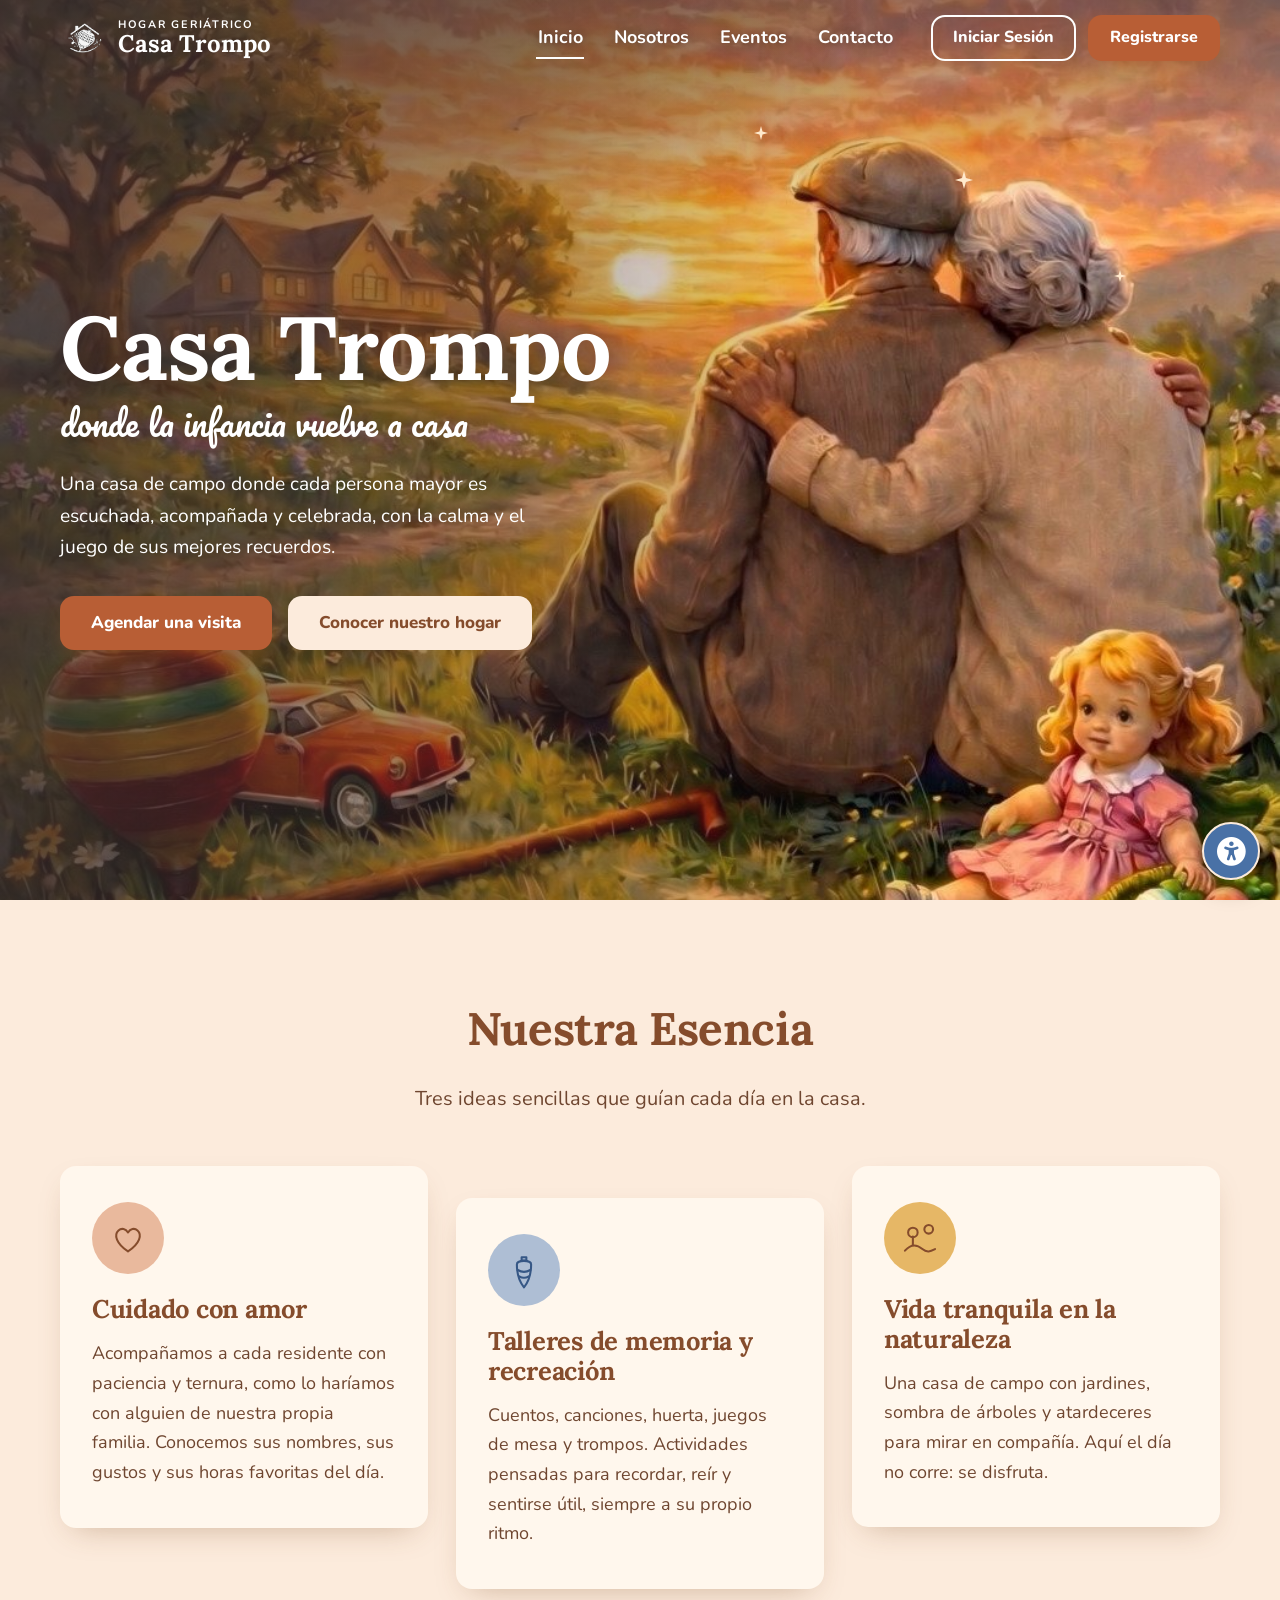
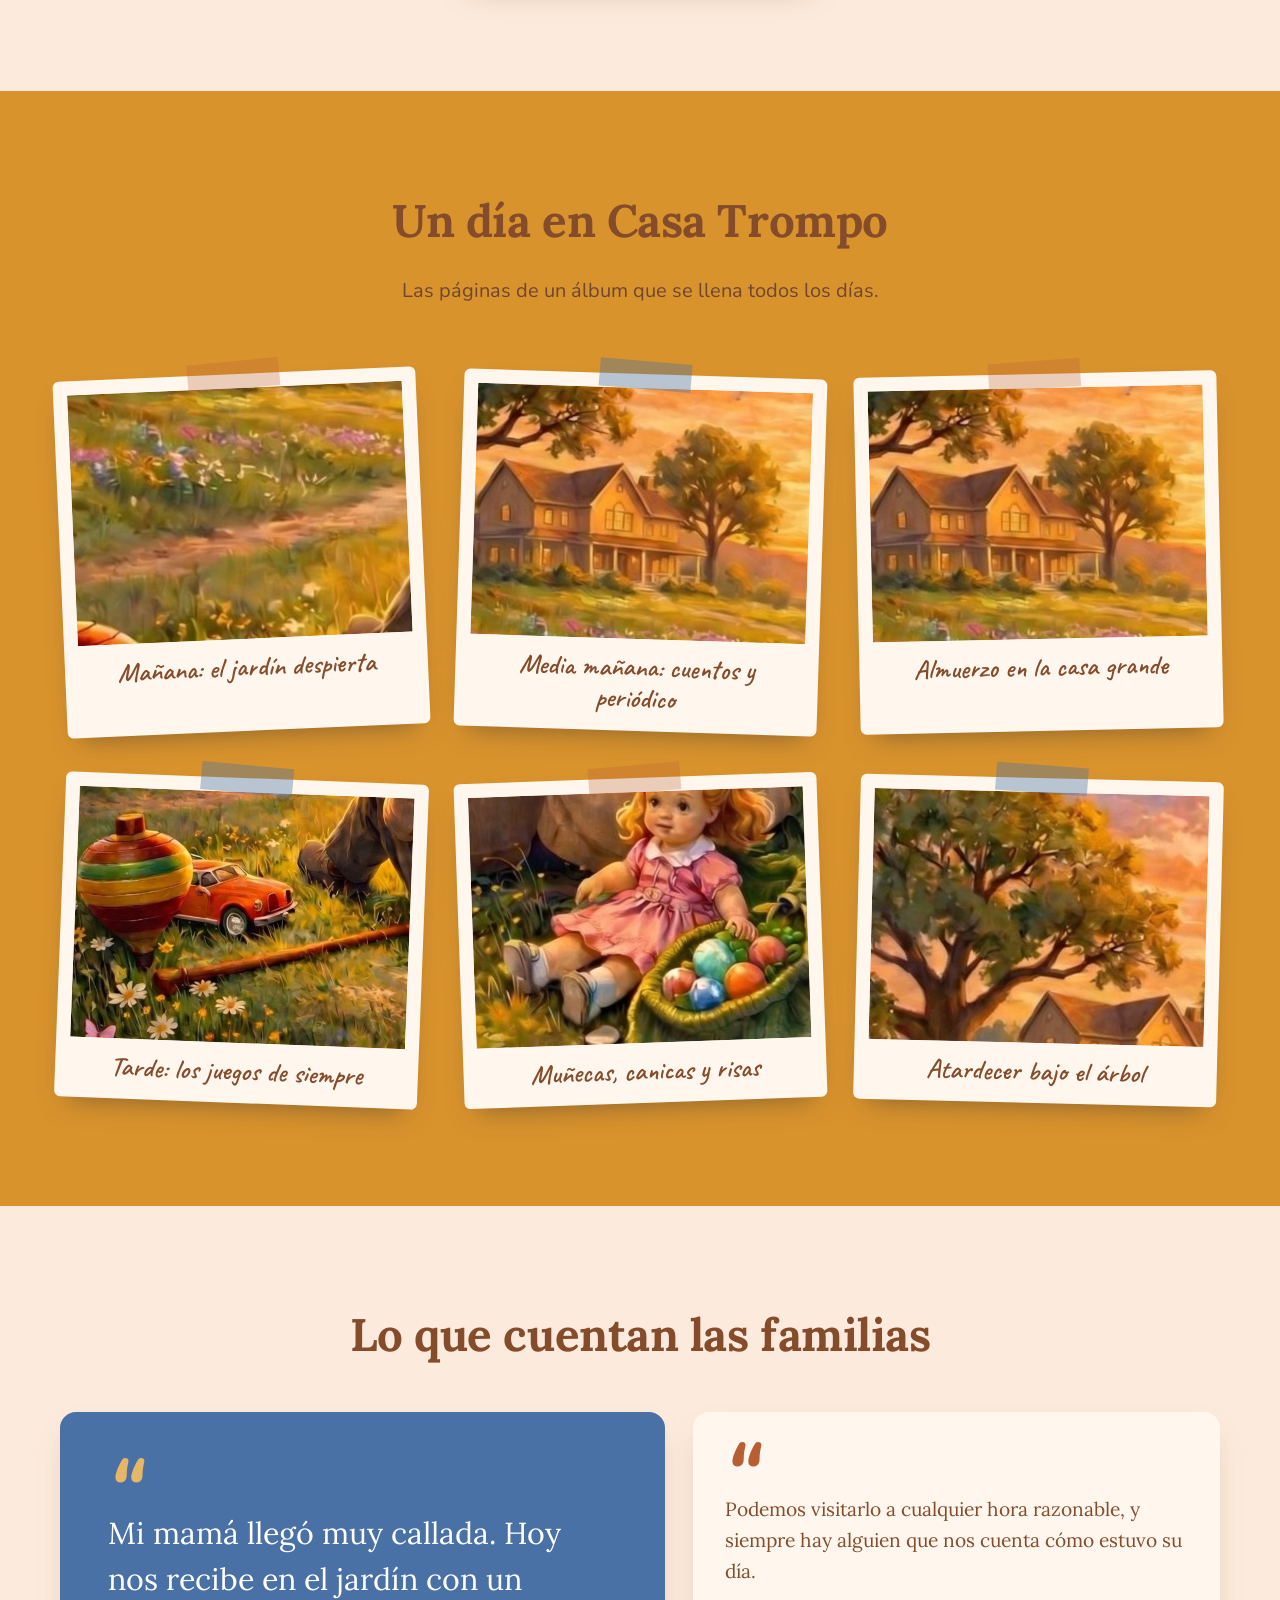
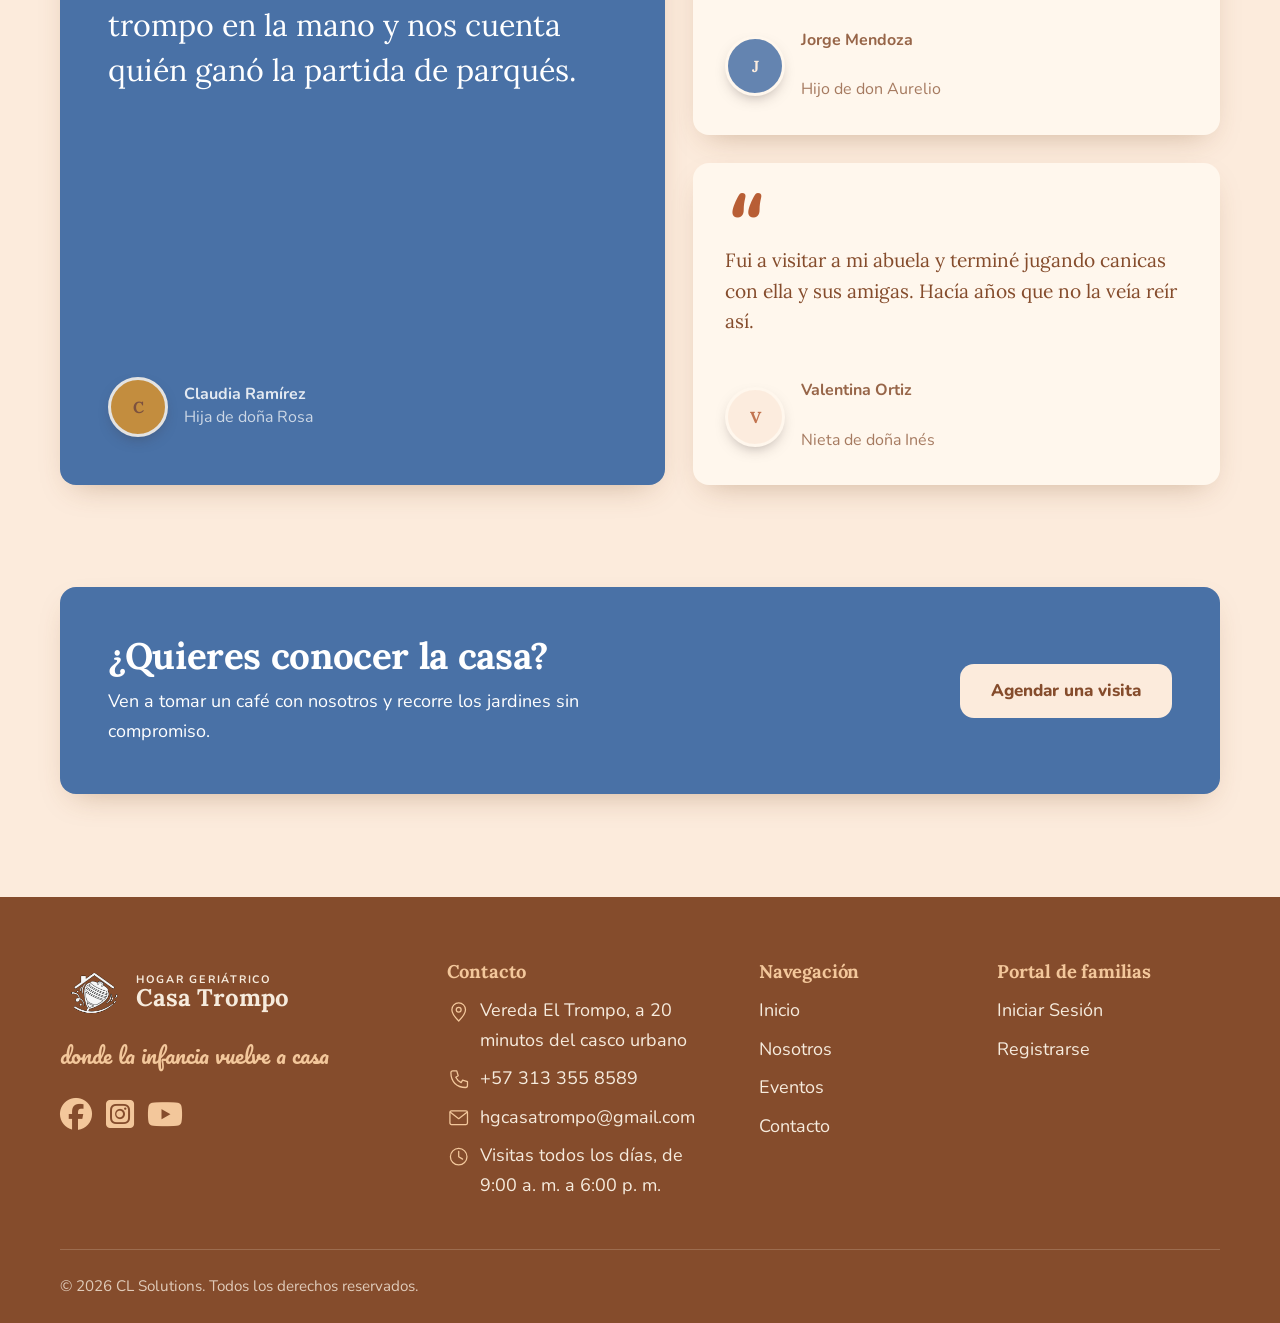
==== commit 17a34b86: "Edición Footer" ====
--- a/frontend/index.html
+++ b/frontend/index.html
@@ -450,12 +450,12 @@
             </li>
             <li>
               <svg class="icon" aria-hidden="true"><use href="#i-phone" /></svg
-              ><a href="tel:+573000000000">+57 300 000 0000</a>
+              ><a href="tel:+573133558589">+57 313 355 8589</a>
             </li>
             <li>
               <svg class="icon" aria-hidden="true"><use href="#i-mail" /></svg
-              ><a href="mailto:contacto@casatrompo.com"
-                >contacto@casatrompo.com</a
+              ><a href="mailto:hgcasatrompo@gmail.com"
+                >hgcasatrompo@gmail.com</a
               >
             </li>
             <li>
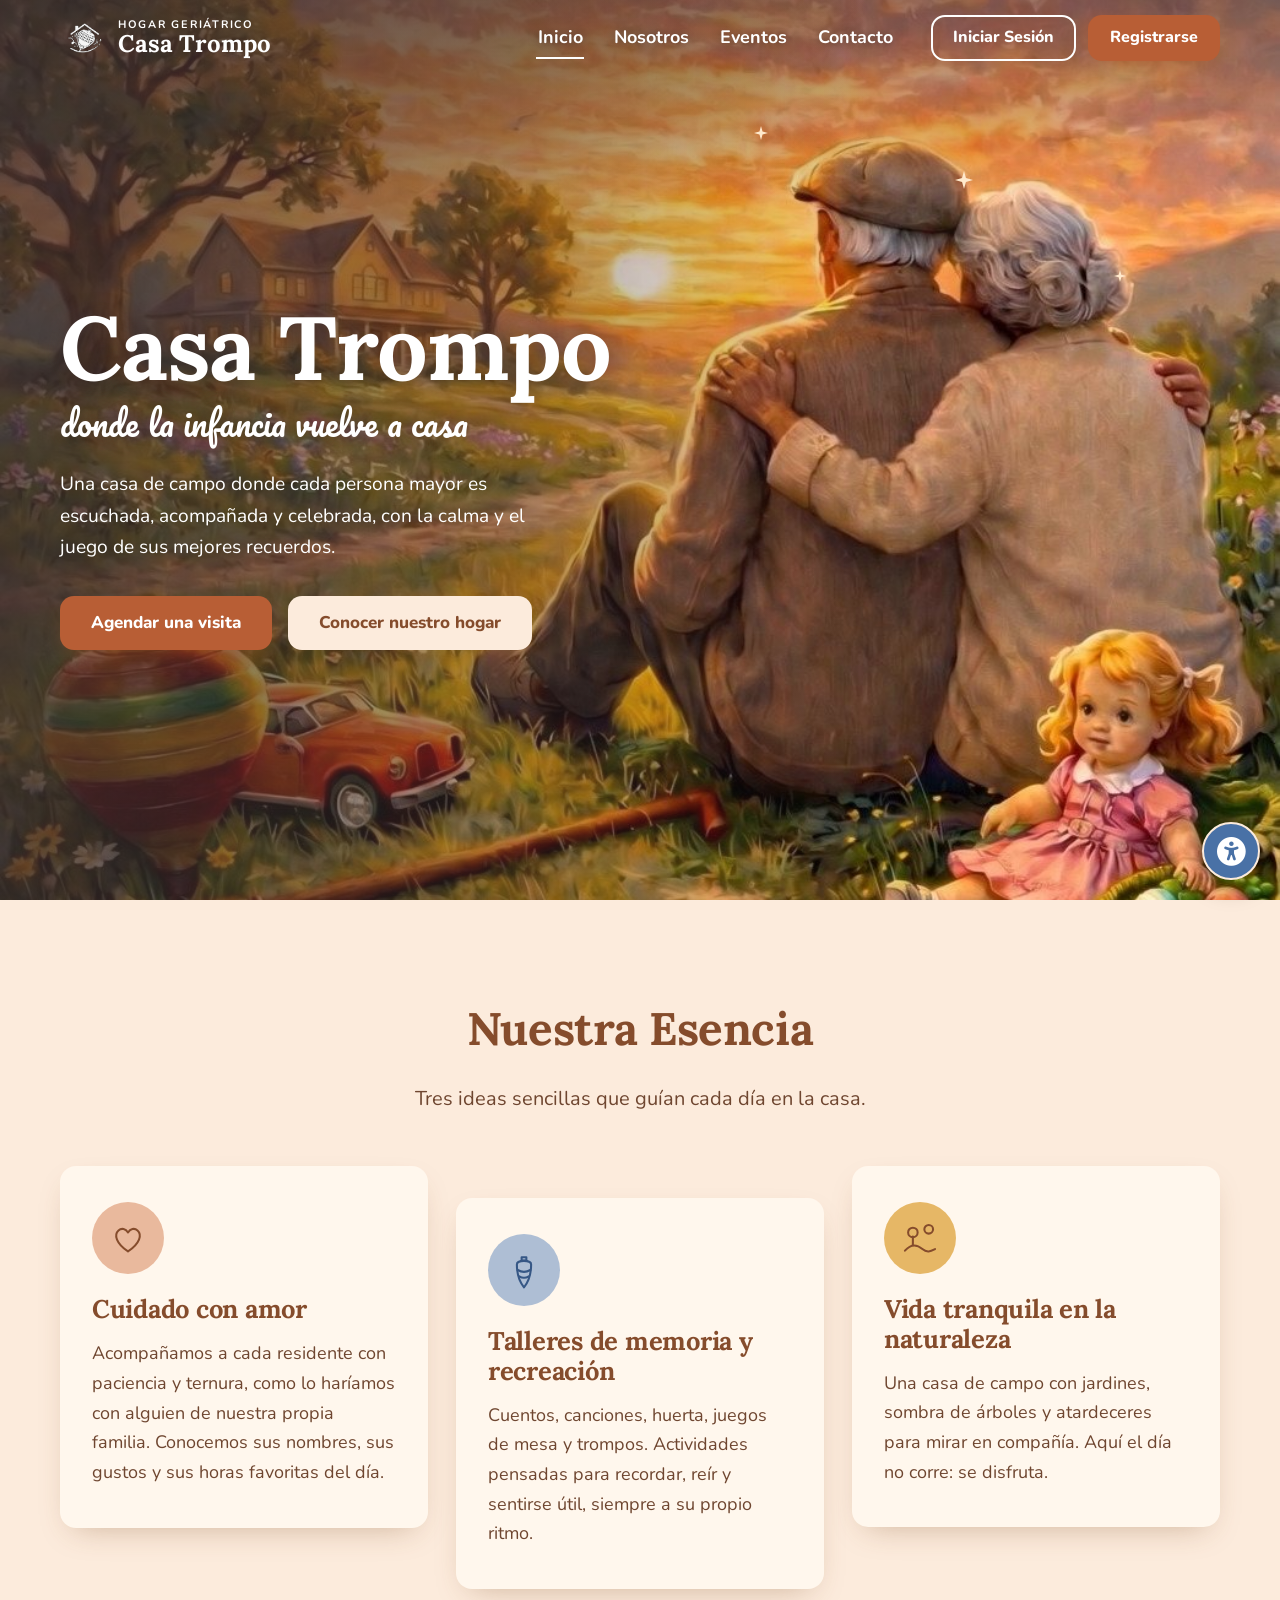
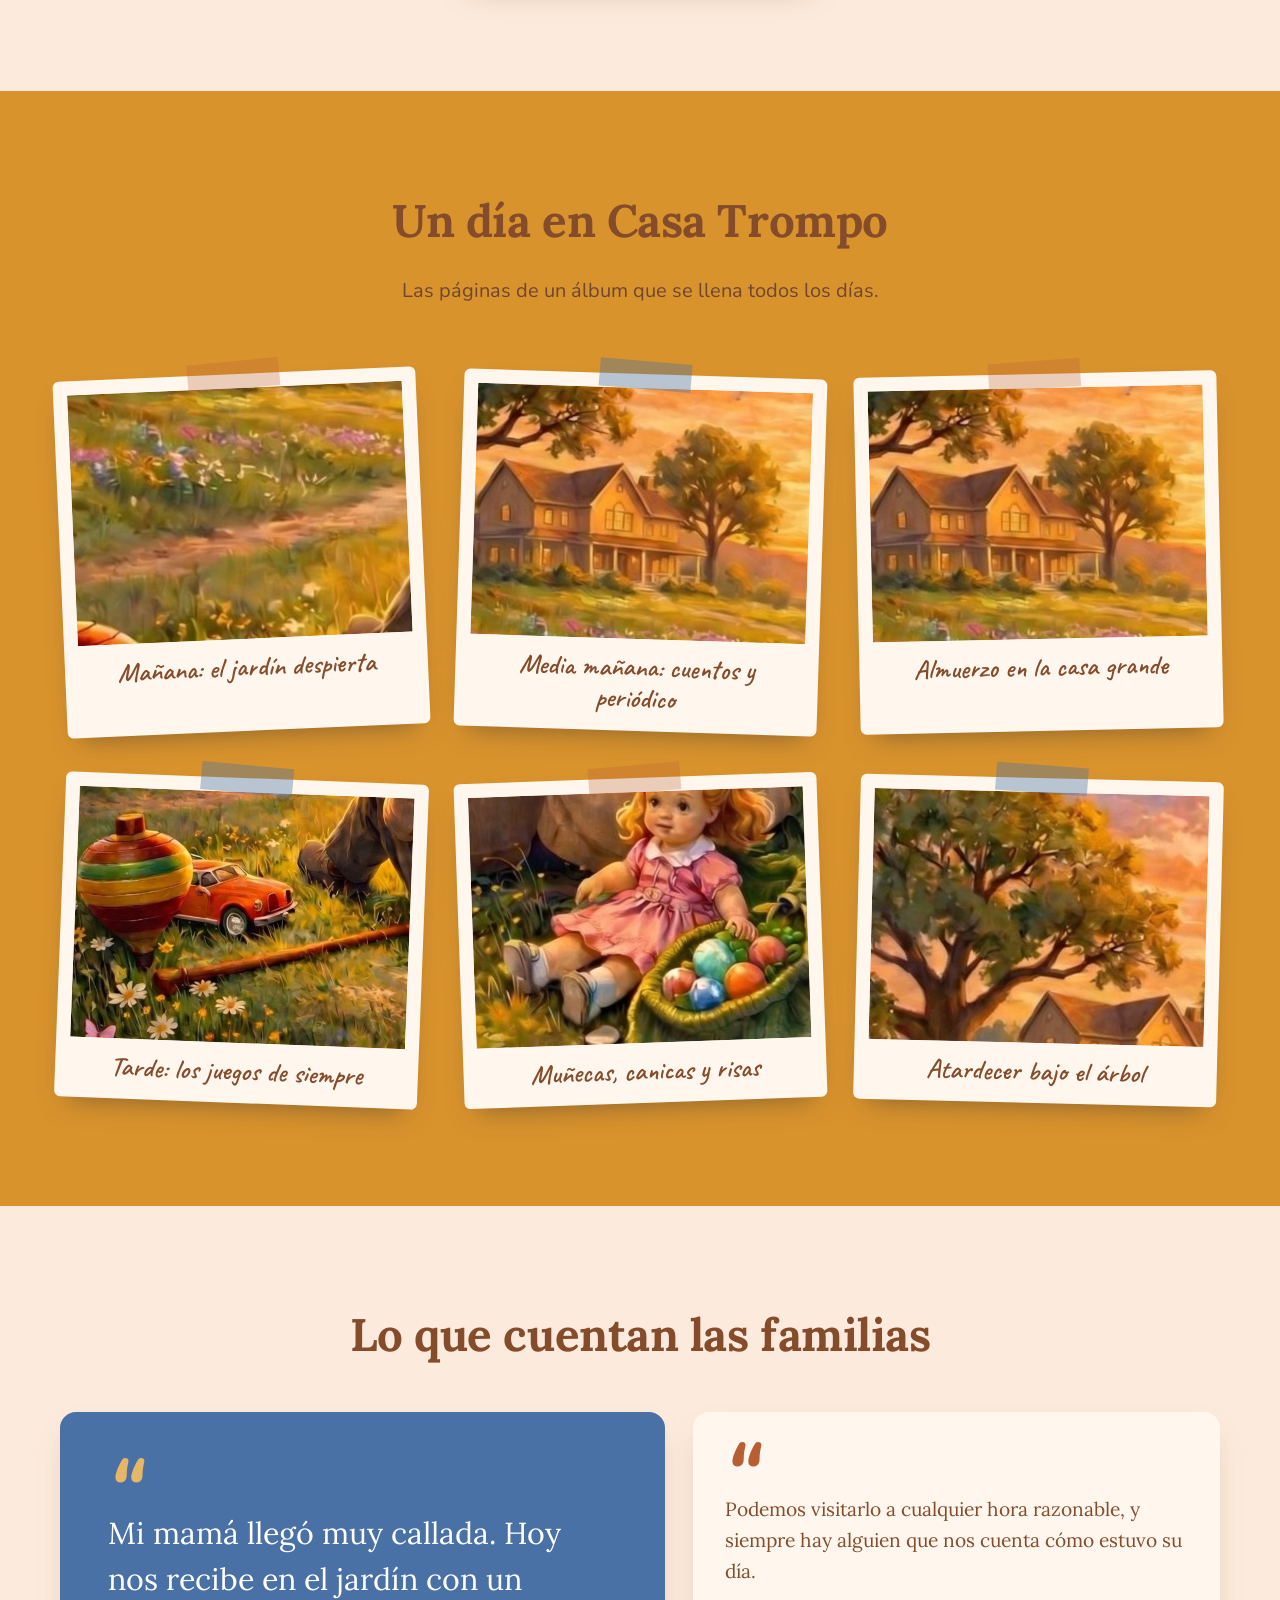
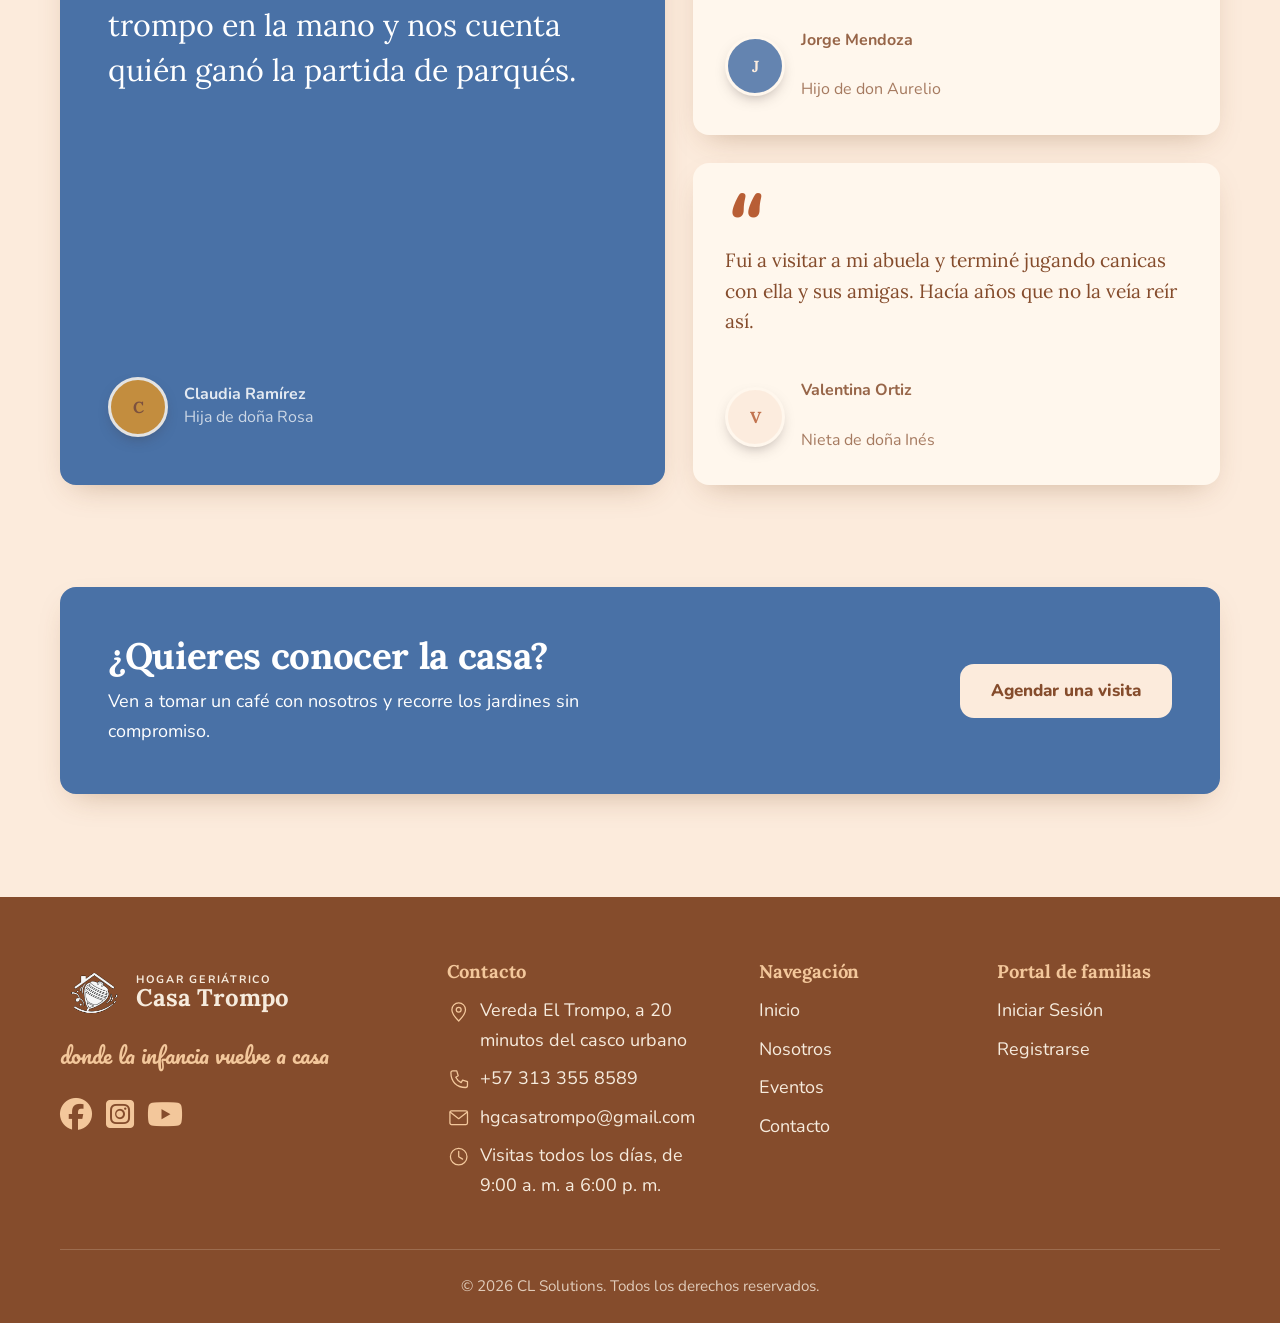
==== commit e67054ac: "Centrado de Copyright" ====
--- a/frontend/index.html
+++ b/frontend/index.html
@@ -483,7 +483,7 @@
           </ul>
         </nav>
       </div>
-      <div class="container footer-bottom">
+      <div class="container footer-bottom" align="center">
         <p>
           © <span data-year>2026</span> CL Solutions. Todos los derechos
           reservados.
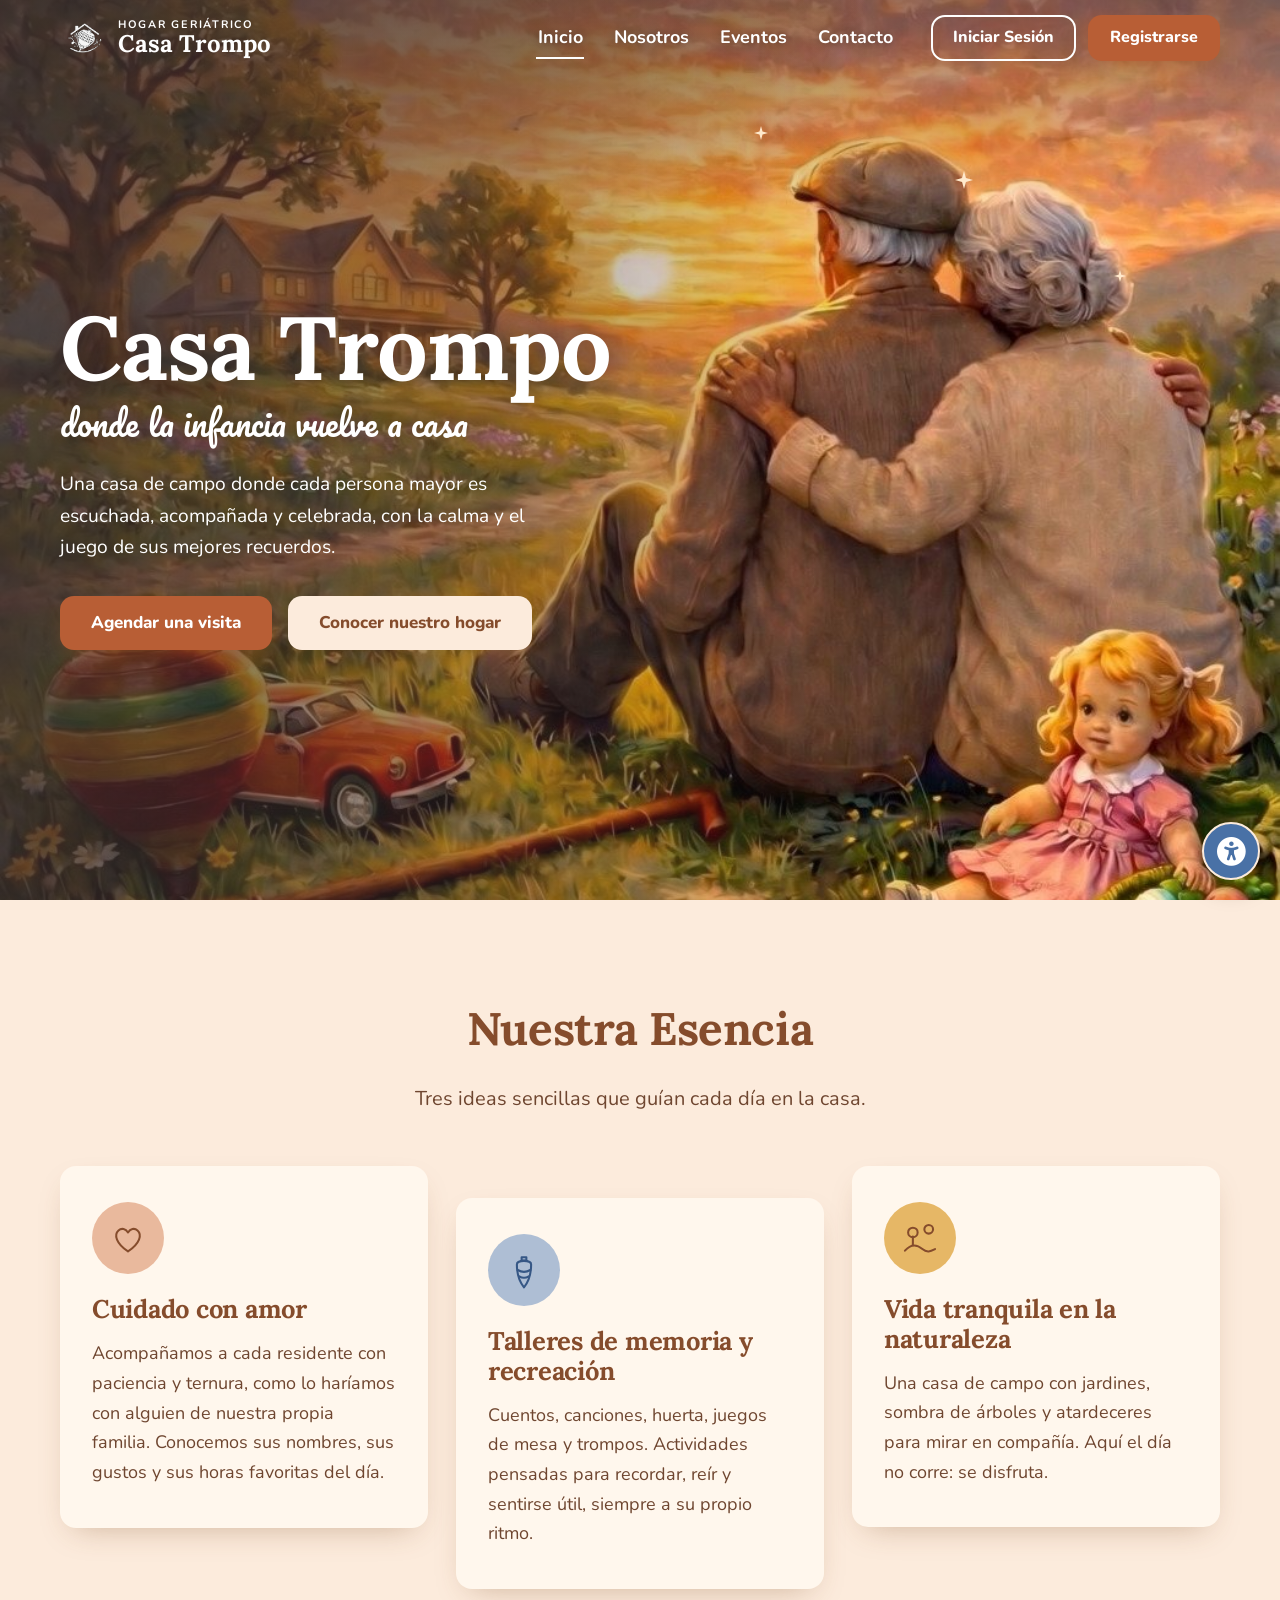
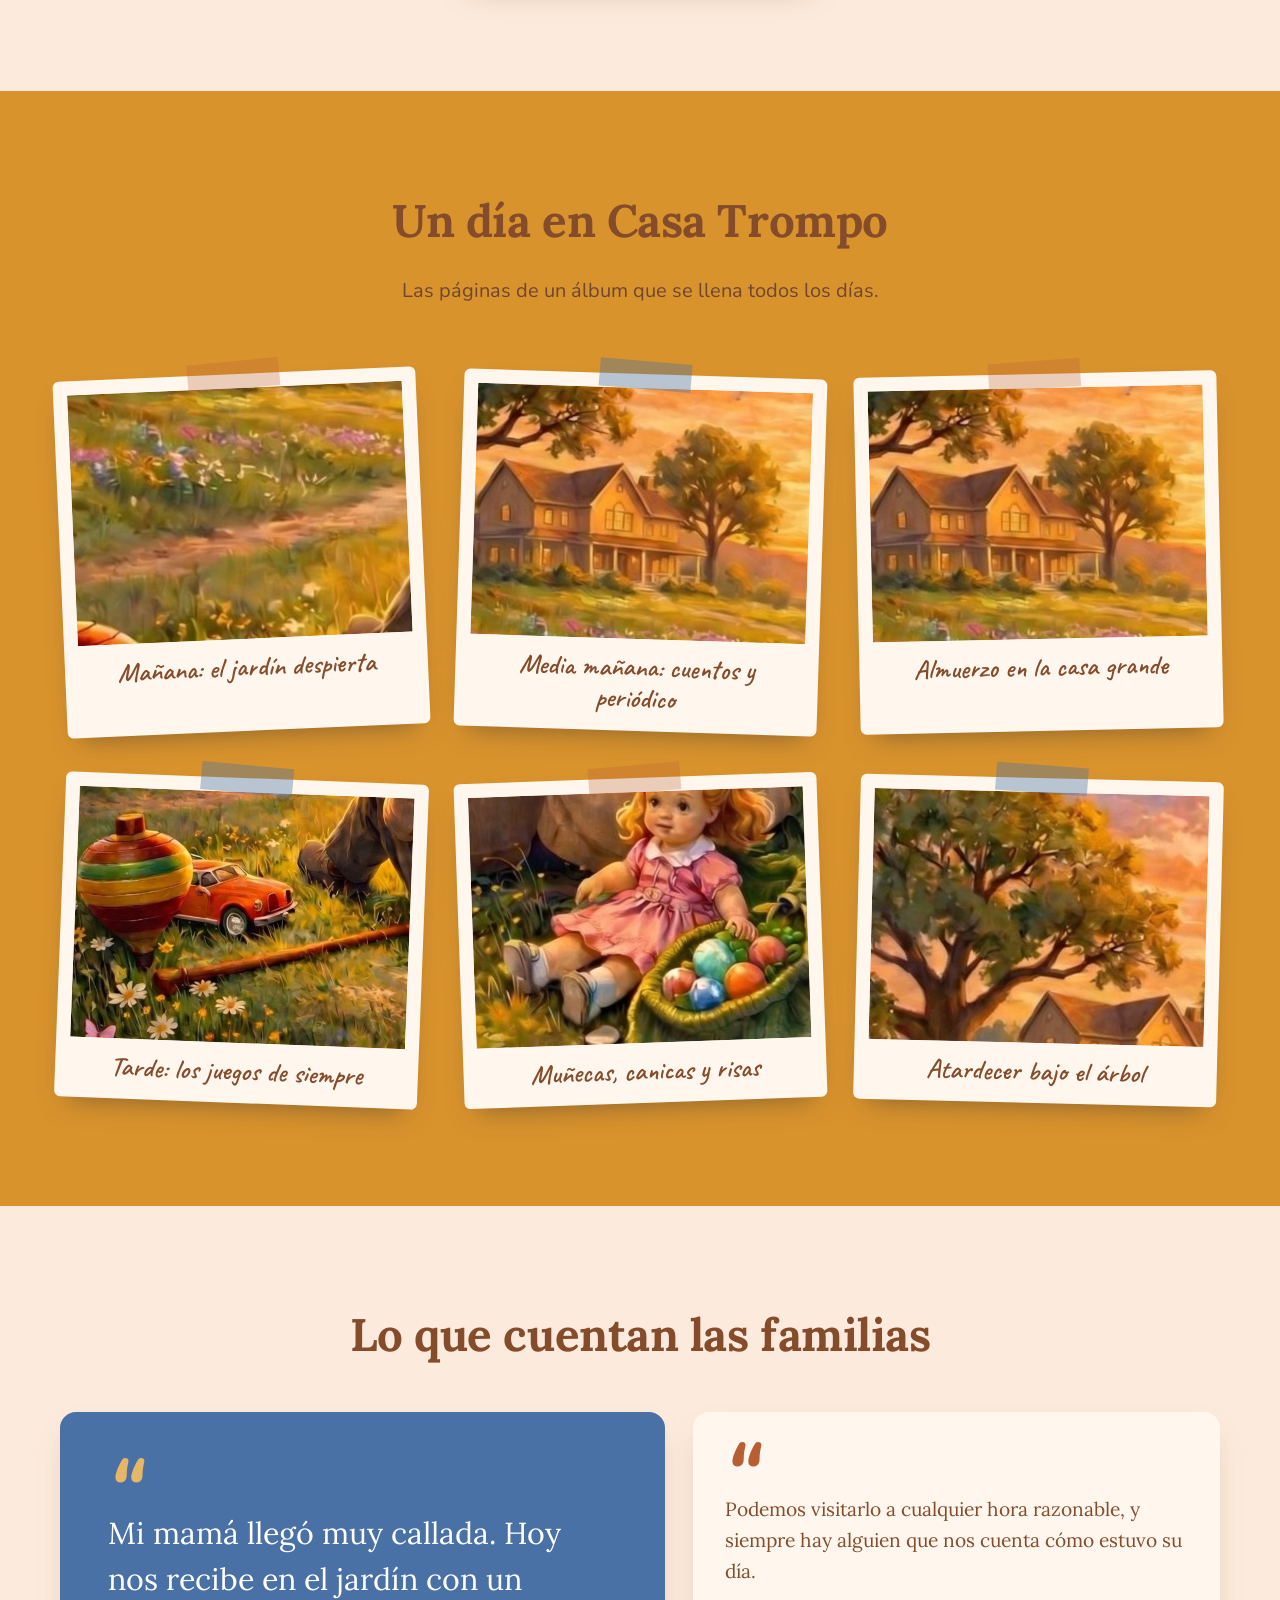
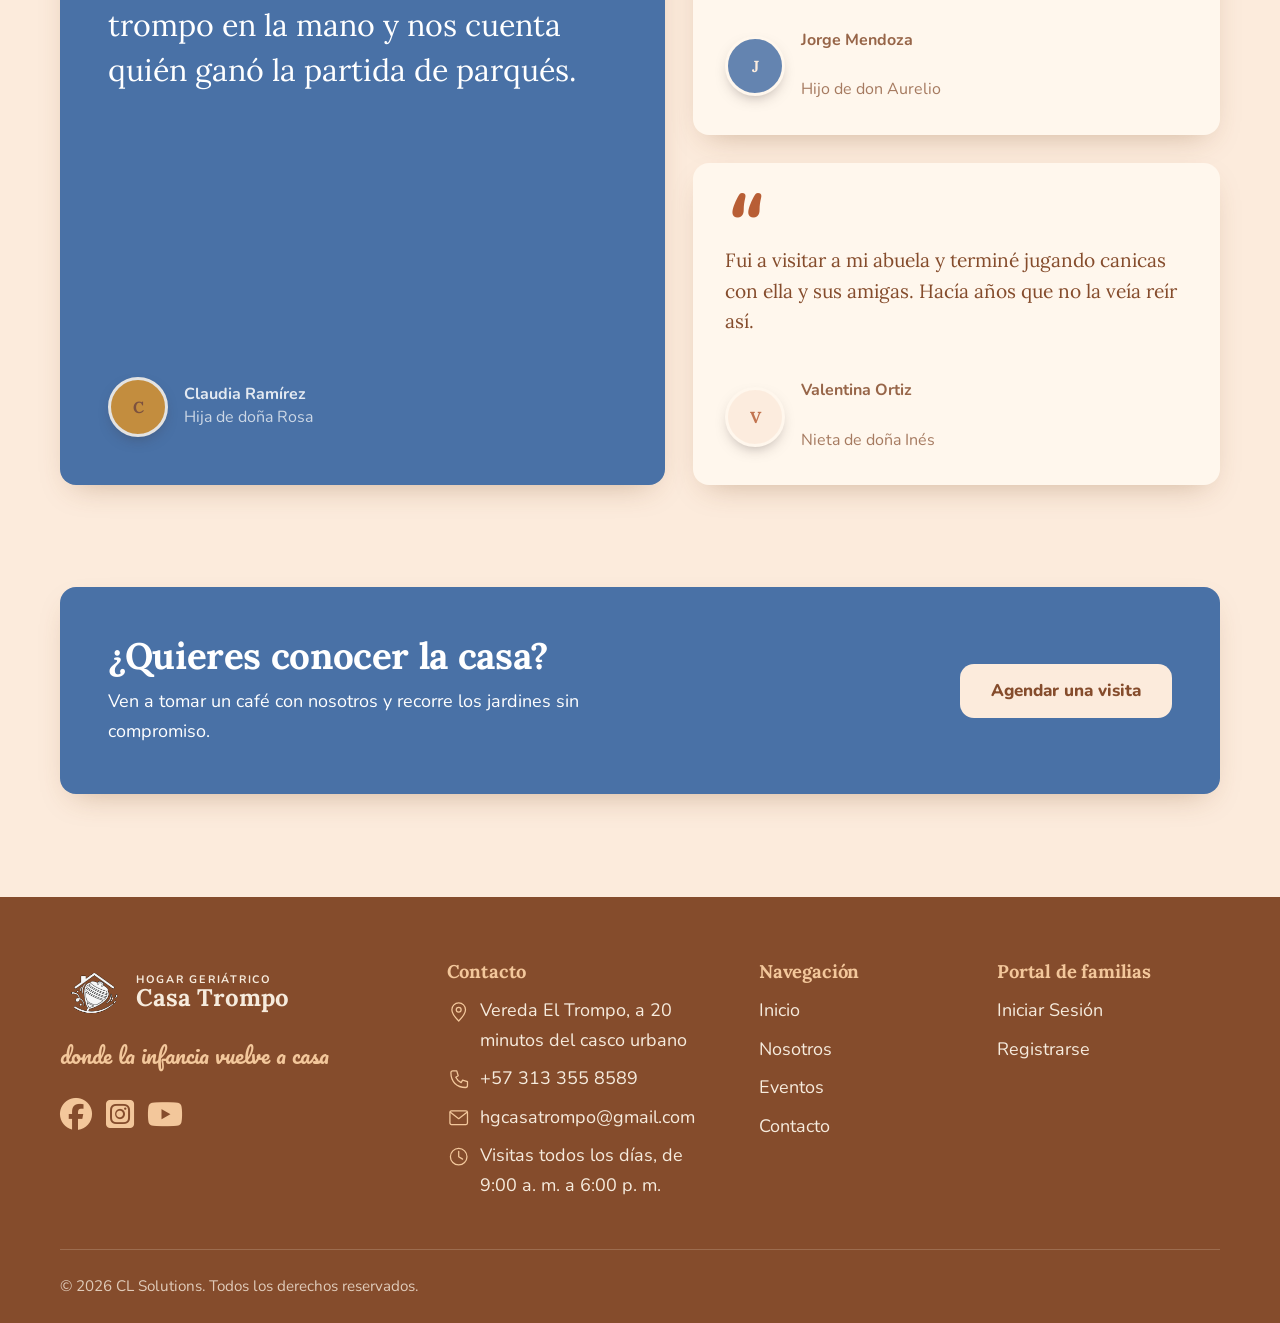
==== commit 82267370: "Copyrigth center" ====
--- a/frontend/index.html
+++ b/frontend/index.html
@@ -483,7 +483,7 @@
           </ul>
         </nav>
       </div>
-      <div class="container footer-bottom" align="center">
+      <div class="container footer-bottom" aling="center">
         <p>
           © <span data-year>2026</span> CL Solutions. Todos los derechos
           reservados.
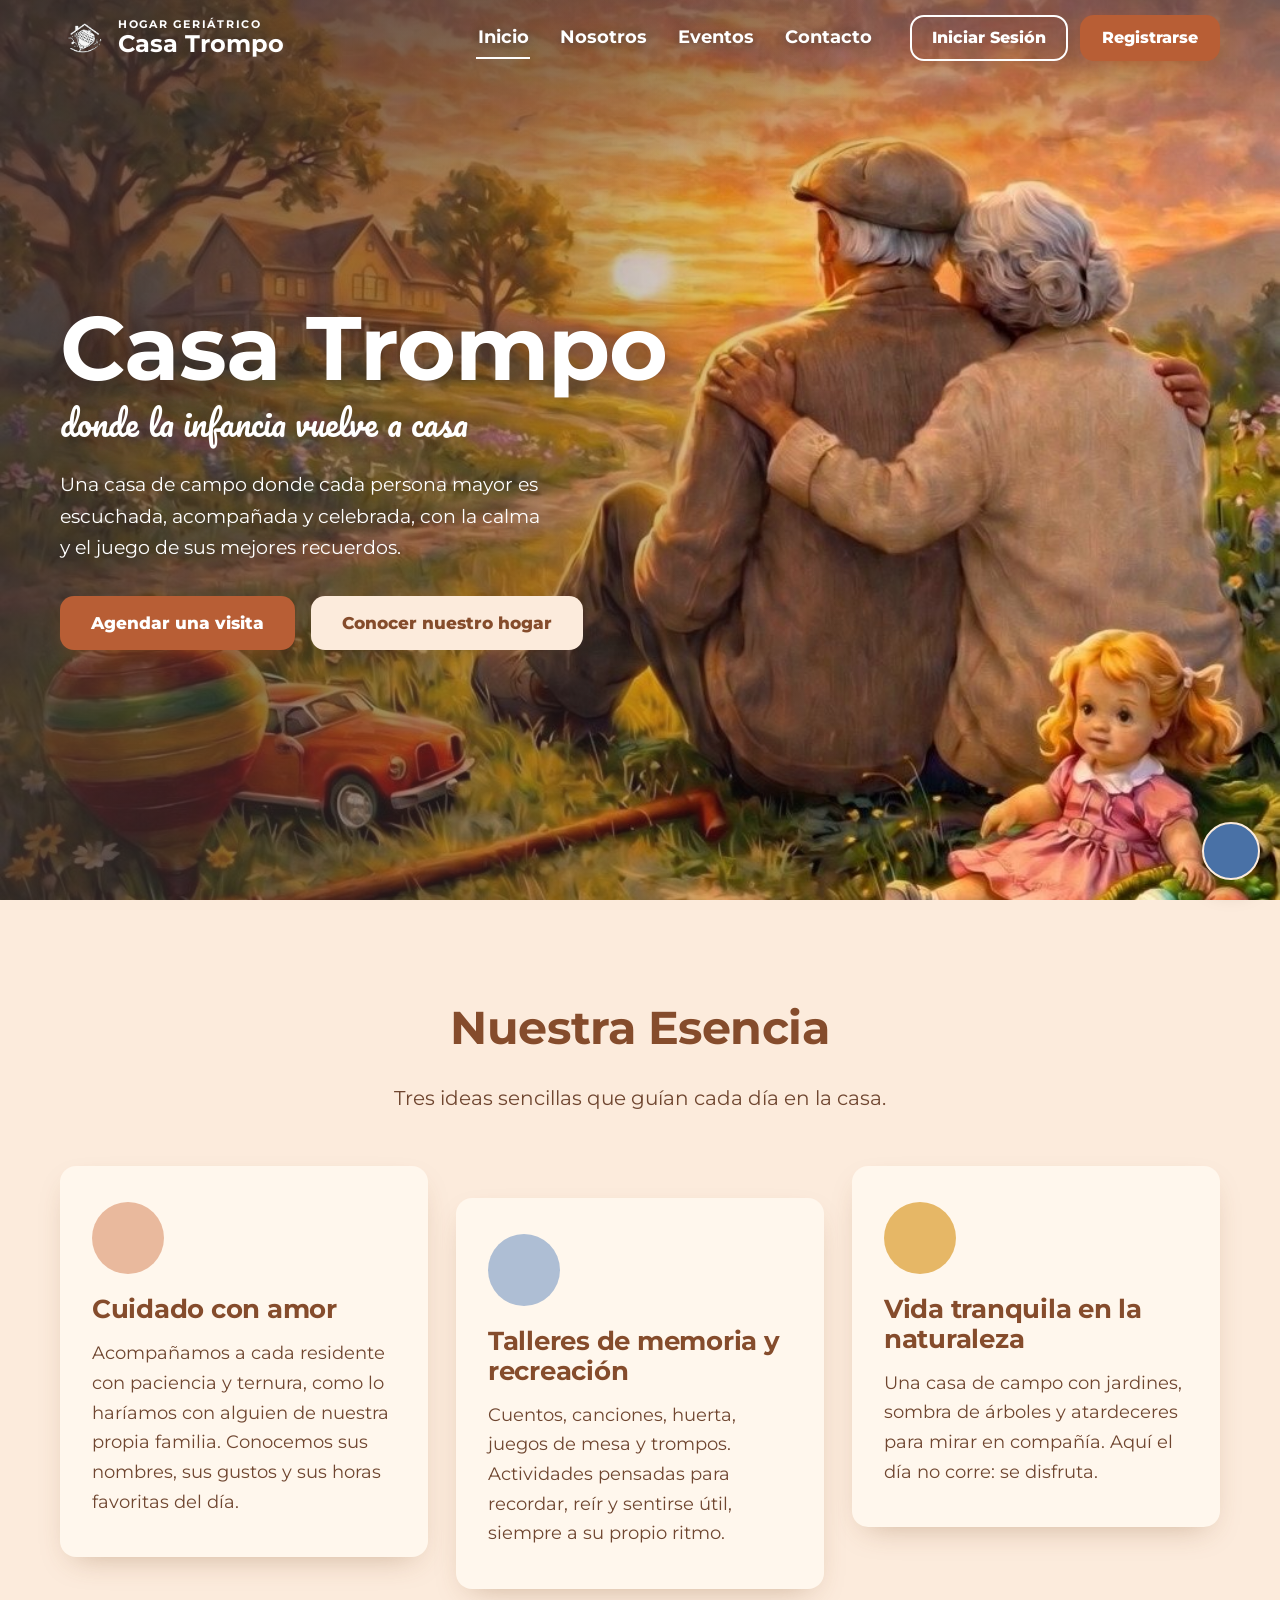
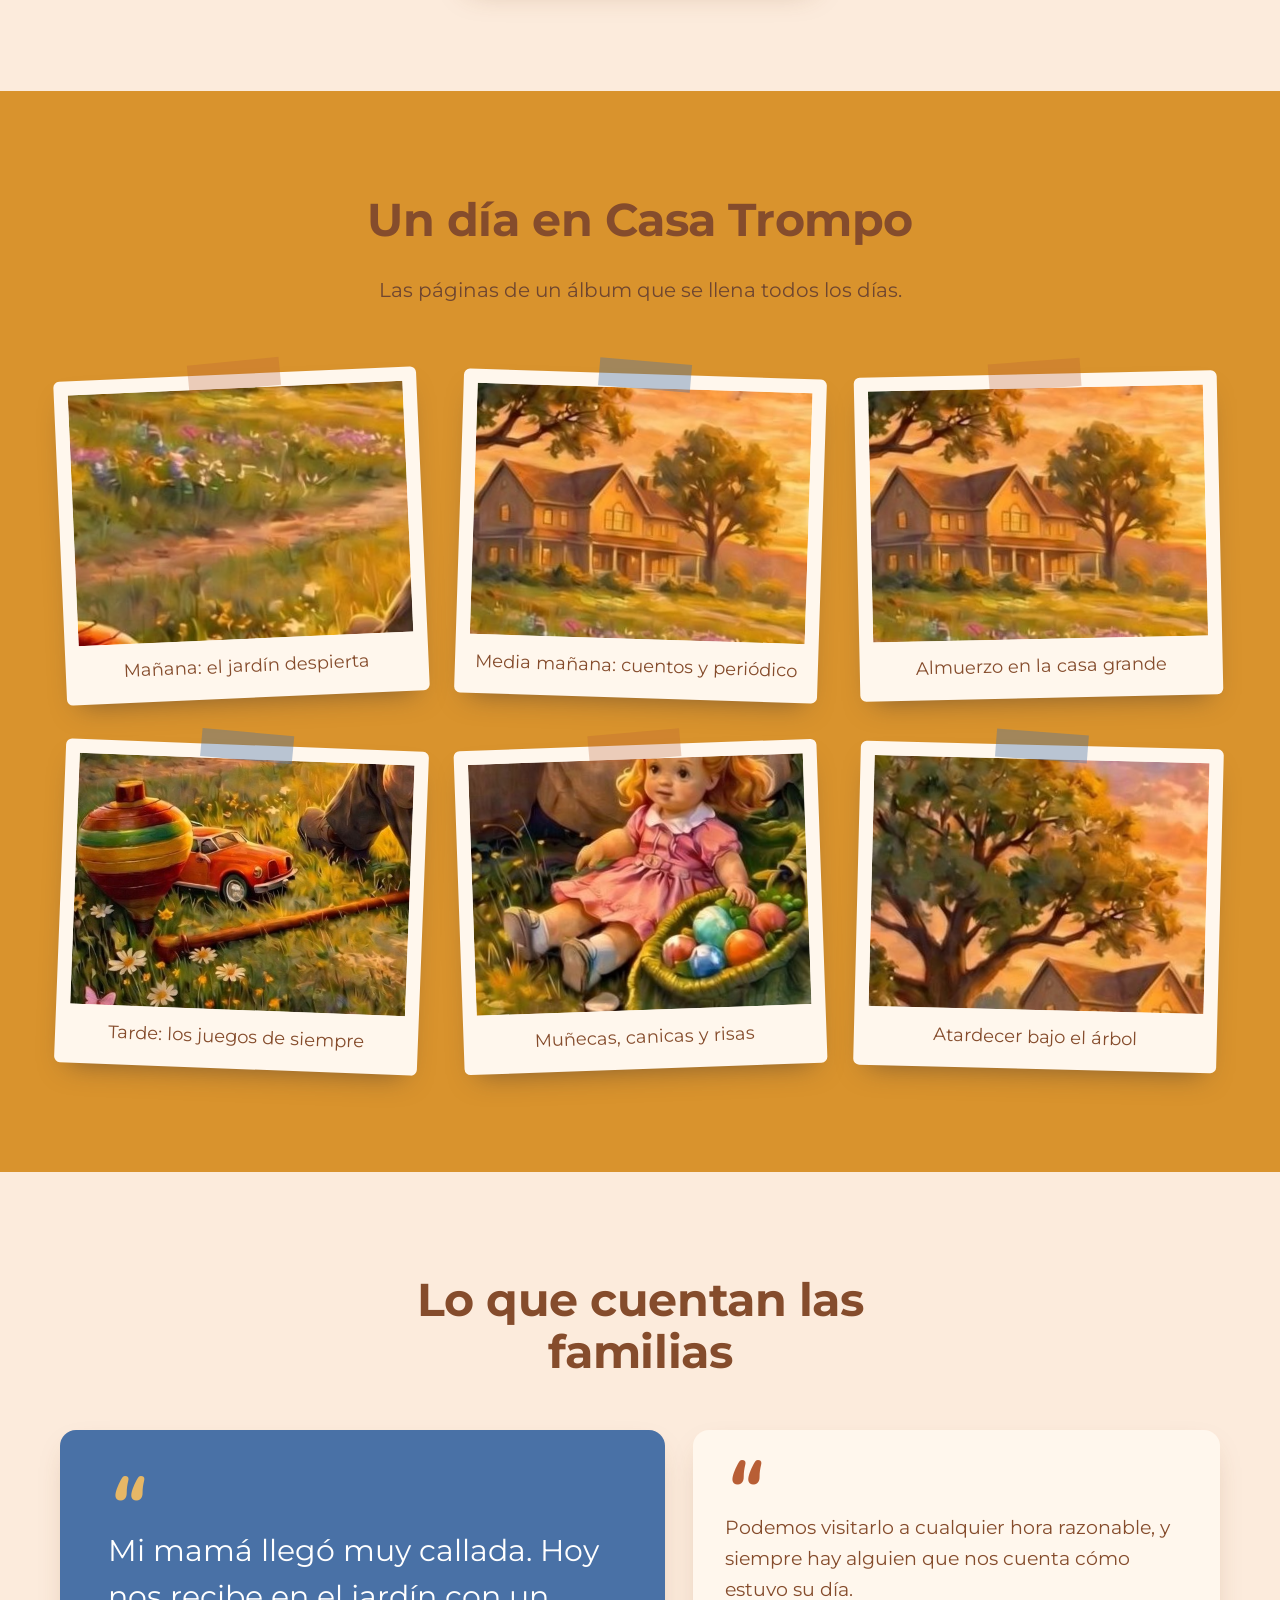
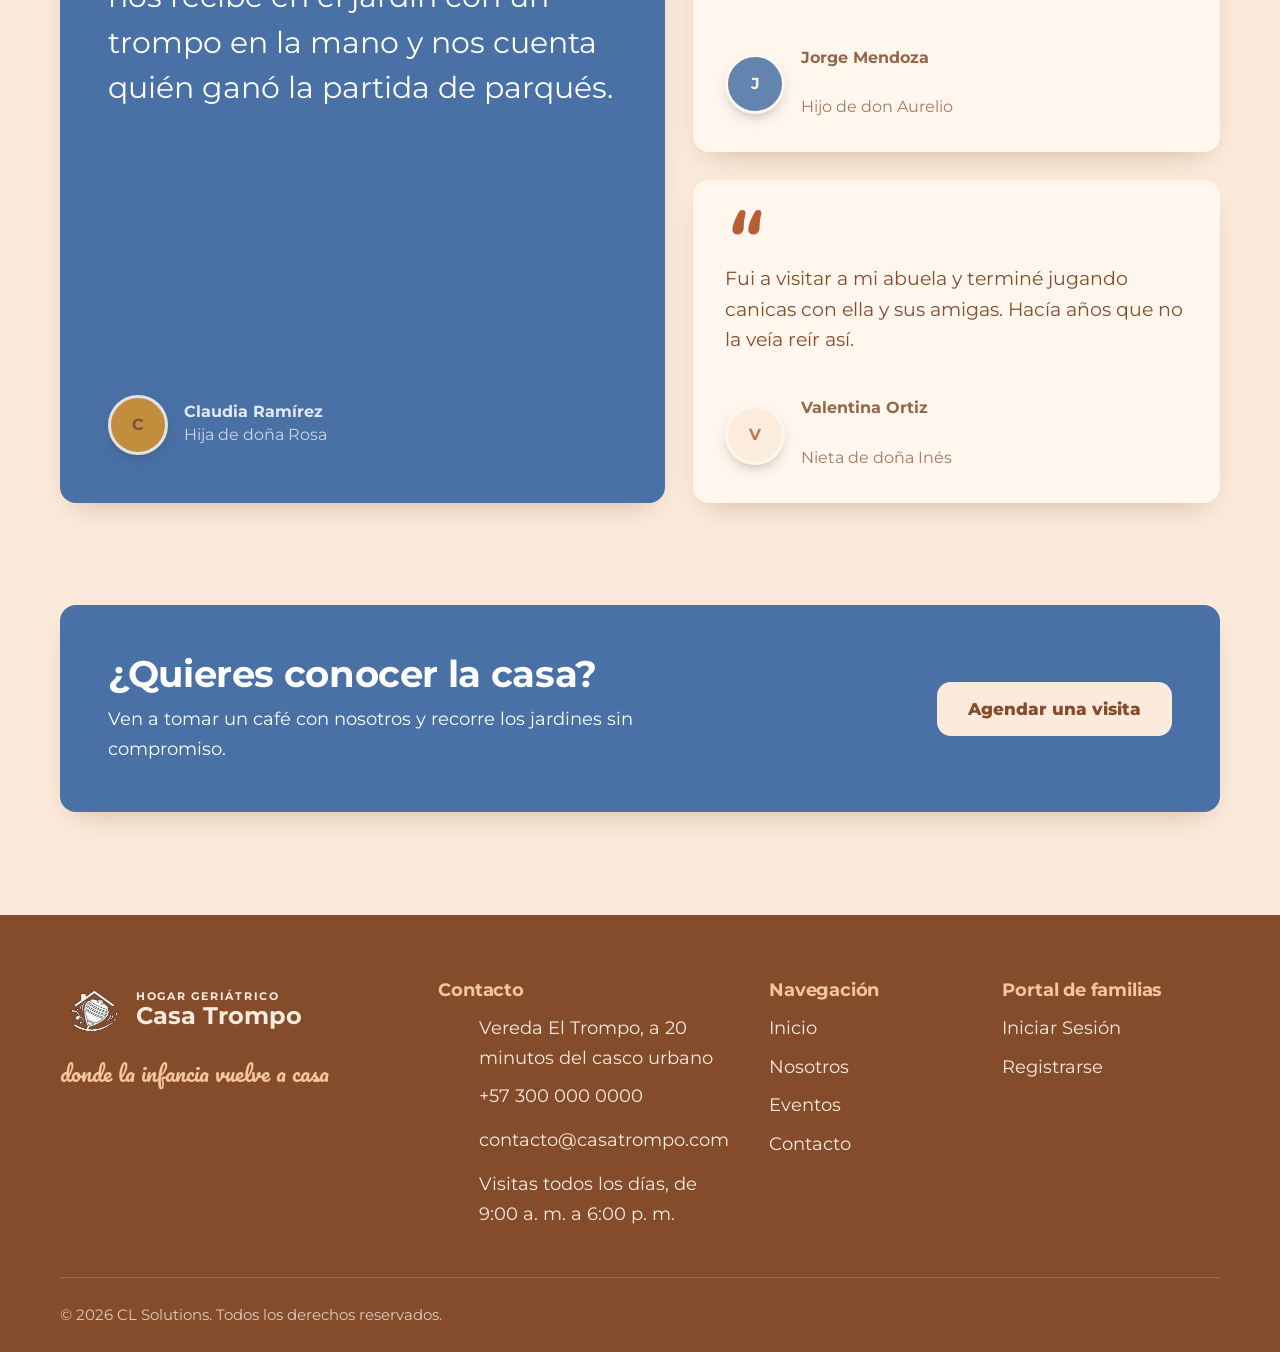
==== commit 36e98f89: "Cambio de iconos de SVG de FONT AWESOME a Flaticon ademas se arreglo el rsponsive design de inicio d" ====
--- a/frontend/index.html
+++ b/frontend/index.html
@@ -16,12 +16,20 @@
     <link rel="preconnect" href="https://fonts.googleapis.com" />
     <link rel="preconnect" href="https://fonts.gstatic.com" crossorigin />
     <link
-      href="https://fonts.googleapis.com/css2?family=Caveat:wght@600&family=Lora:wght@500;600;700&family=Nunito:wght@400;600;700;800&family=Pacifico&display=swap"
+      href="https://fonts.googleapis.com/css2?family=Montserrat:ital,wght@0,100..900;1,100..900&family=Pacifico&display=swap"
       rel="stylesheet"
     />
     <link
       rel="stylesheet"
-      href="https://cdnjs.cloudflare.com/ajax/libs/font-awesome/6.7.2/css/all.min.css"
+      href="https://cdn-uicons.flaticon.com/uicons-bold-rounded/css/uicons-bold-rounded.css"
+    />
+    <link
+      rel="stylesheet"
+      href="https://cdn-uicons.flaticon.com/uicons-regular-rounded/css/uicons-regular-rounded.css"
+    />
+    <link
+      rel="stylesheet"
+      href="https://cdn-uicons.flaticon.com/uicons-brands/css/uicons-brands.css"
     />
     <link rel="stylesheet" href="css/General_Styles.css" />
     <link rel="stylesheet" href="css/index.css" />
@@ -30,49 +38,6 @@
   <body>
     <!-- Enlace de acceso rápido para navegar directamente al contenido principal. -->
     <a class="skip-link" href="#contenido">Saltar al contenido</a>
-
-    <!-- Símbolos SVG reutilizables en las tarjetas y datos de contacto. -->
-    <svg class="svg-symbols" aria-hidden="true" focusable="false">
-      <symbol id="i-heart" viewBox="0 0 48 48">
-        <path
-          d="M24 41C9 31 6 20 12 14.5c4-3.6 9-2 12 2.5 3-4.5 8-6.1 12-2.5 6 5.5 3 16.5-12 26.5z"
-        />
-      </symbol>
-      <symbol id="i-trompo" viewBox="0 0 48 48">
-        <path d="M15 17c0-6 18-6 18 0 0 14-5 24-9 29-4-5-9-15-9-29z" />
-        <path d="M16 24c5 3 11 3 16 0M18 32c4 2.5 8 2.5 12 0" />
-        <path d="M21 8h6v4h-6z" />
-      </symbol>
-      <symbol id="i-nature" viewBox="0 0 48 48">
-        <circle cx="35" cy="13" r="5.5" />
-        <path d="M5 40c7-8 15-8 22-2 6 5 10 3 16 0" />
-        <path d="M15 33V22" />
-        <circle cx="15" cy="17" r="6" />
-      </symbol>
-      <symbol id="i-book" viewBox="0 0 48 48">
-        <path
-          d="M24 12c-4-3-10-4-17-3v26c7-1 13 0 17 3 4-3 10-4 17-3V9c-7-1-13 0-17 3z"
-        />
-        <path d="M24 12v26" />
-      </symbol>
-      <symbol id="i-pin" viewBox="0 0 48 48">
-        <path d="M24 43c-9-9-14-16-14-23a14 14 0 0 1 28 0c0 7-5 14-14 23z" />
-        <circle cx="24" cy="20" r="5" />
-      </symbol>
-      <symbol id="i-phone" viewBox="0 0 48 48">
-        <path
-          d="M12 6h8l3 10-5 3a24 24 0 0 0 11 11l3-5 10 3v8c0 2-2 4-4 4C20 40 8 28 8 10c0-2 2-4 4-4z"
-        />
-      </symbol>
-      <symbol id="i-mail" viewBox="0 0 48 48">
-        <rect x="6" y="10" width="36" height="28" rx="3" />
-        <path d="M7 13l17 13 17-13" />
-      </symbol>
-      <symbol id="i-clock" viewBox="0 0 48 48">
-        <circle cx="24" cy="24" r="17" />
-        <path d="M24 13v11l8 5" />
-      </symbol>
-    </svg>
 
     <!-- Cabecera global con identidad de marca, navegación y acceso al portal familiar. -->
     <header class="site-header is-transparent">
@@ -134,24 +99,18 @@
         </div>
         <div class="hero__scrim" aria-hidden="true"></div>
 
-        <svg class="spark spark--first" viewBox="0 0 24 24" aria-hidden="true">
-          <path
-            fill="currentColor"
-            d="M12 0l2.6 9.4L24 12l-9.4 2.6L12 24l-2.6-9.4L0 12l9.4-2.6z"
-          />
-        </svg>
-        <svg class="spark spark--second" viewBox="0 0 24 24" aria-hidden="true">
-          <path
-            fill="currentColor"
-            d="M12 0l2.6 9.4L24 12l-9.4 2.6L12 24l-2.6-9.4L0 12l9.4-2.6z"
-          />
-        </svg>
-        <svg class="spark spark--third" viewBox="0 0 24 24" aria-hidden="true">
-          <path
-            fill="currentColor"
-            d="M12 0l2.6 9.4L24 12l-9.4 2.6L12 24l-2.6-9.4L0 12l9.4-2.6z"
-          />
-        </svg>
+        <i
+          class="fi fi-rr-sparkle spark spark--first"
+          aria-hidden="true"
+        ></i>
+        <i
+          class="fi fi-rr-sparkle spark spark--second"
+          aria-hidden="true"
+        ></i>
+        <i
+          class="fi fi-rr-sparkle spark spark--third"
+          aria-hidden="true"
+        ></i>
 
         <div class="container hero__content">
           <div class="hero__text">
@@ -189,9 +148,7 @@
           <div class="essence-grid">
             <article class="essence-card">
               <div class="icon-badge">
-                <svg class="icon" aria-hidden="true">
-                  <use href="#i-heart" />
-                </svg>
+                <i class="fi fi-rr-heart icon" aria-hidden="true"></i>
               </div>
               <h3>Cuidado con amor</h3>
               <p>
@@ -203,9 +160,7 @@
 
             <article class="essence-card">
               <div class="icon-badge icon-badge--sage">
-                <svg class="icon" aria-hidden="true">
-                  <use href="#i-trompo" />
-                </svg>
+                <i class="fi fi-br-toy icon" aria-hidden="true"></i>
               </div>
               <h3>Talleres de memoria y recreación</h3>
               <p>
@@ -217,9 +172,7 @@
 
             <article class="essence-card">
               <div class="icon-badge icon-badge--gold">
-                <svg class="icon" aria-hidden="true">
-                  <use href="#i-nature" />
-                </svg>
+                <i class="fi fi-rr-tree icon" aria-hidden="true"></i>
               </div>
               <h3>Vida tranquila en la naturaleza</h3>
               <p>
@@ -428,14 +381,29 @@
           </a>
           <p class="script">donde la infancia vuelve a casa</p>
           <div class="footer-social" aria-label="Redes sociales">
-            <a href="https://www.facebook.com/share/1K6i5qnbYf/" target="_blank" rel="noopener noreferrer" aria-label="Facebook">
-              <i class="fa-brands fa-facebook" aria-hidden="true"></i>
+            <a
+              href="https://www.facebook.com/share/1K6i5qnbYf/"
+              target="_blank"
+              rel="noopener noreferrer"
+              aria-label="Facebook"
+            >
+              <i class="fi fi-brands-facebook" aria-hidden="true"></i>
             </a>
-            <a href="https://www.instagram.com/hgcasatrompo/" target="_blank" rel="noopener noreferrer" aria-label="Instagram">
-              <i class="fa-brands fa-square-instagram" aria-hidden="true"></i>
+            <a
+              href="https://www.instagram.com/hgcasatrompo/"
+              target="_blank"
+              rel="noopener noreferrer"
+              aria-label="Instagram"
+            >
+              <i class="fi fi-brands-instagram" aria-hidden="true"></i>
             </a>
-            <a href="https://www.youtube.com/channel/UCef9Dt6jhXNS-B6FLd3jZgA" target="_blank" rel="noopener noreferrer" aria-label="YouTube">
-              <i class="fa-brands fa-youtube" aria-hidden="true"></i>
+            <a
+              href="https://www.youtube.com/channel/UCef9Dt6jhXNS-B6FLd3jZgA"
+              target="_blank"
+              rel="noopener noreferrer"
+              aria-label="YouTube"
+            >
+              <i class="fi fi-brands-youtube" aria-hidden="true"></i>
             </a>
           </div>
         </div>
@@ -445,22 +413,22 @@
           <!-- Datos de ejemplo -->
           <ul class="footer-list">
             <li>
-              <svg class="icon" aria-hidden="true"><use href="#i-pin" /></svg
-              ><span>Vereda El Trompo, a 20 minutos del casco urbano</span>
+              <i class="fi fi-rr-map-marker icon" aria-hidden="true"></i>
+              <span>Vereda El Trompo, a 20 minutos del casco urbano</span>
             </li>
             <li>
-              <svg class="icon" aria-hidden="true"><use href="#i-phone" /></svg
-              ><a href="tel:+573133558589">+57 313 355 8589</a>
+              <i class="fi fi-rr-phone icon" aria-hidden="true"></i>
+              <a href="tel:+573000000000">+57 300 000 0000</a>
             </li>
             <li>
-              <svg class="icon" aria-hidden="true"><use href="#i-mail" /></svg
-              ><a href="mailto:hgcasatrompo@gmail.com"
-                >hgcasatrompo@gmail.com</a
+              <i class="fi fi-rr-envelope icon" aria-hidden="true"></i>
+              <a href="mailto:contacto@casatrompo.com"
+                >contacto@casatrompo.com</a
               >
             </li>
             <li>
-              <svg class="icon" aria-hidden="true"><use href="#i-clock" /></svg
-              ><span>Visitas todos los días, de 9:00 a. m. a 6:00 p. m.</span>
+              <i class="fi fi-rr-clock icon" aria-hidden="true"></i>
+              <span>Visitas todos los días, de 9:00 a. m. a 6:00 p. m.</span>
             </li>
           </ul>
         </div>
@@ -483,7 +451,7 @@
           </ul>
         </nav>
       </div>
-      <div class="container footer-bottom" aling="center">
+      <div class="container footer-bottom">
         <p>
           © <span data-year>2026</span> CL Solutions. Todos los derechos
           reservados.
--- a/frontend/css/General_Styles.css
+++ b/frontend/css/General_Styles.css
@@ -32,10 +32,9 @@
   --sky-sun: #d9932d;
 
   /* Tipografia */
-  --font-serif: "Lora", Georgia, "Times New Roman", serif;
-  --font-sans: "Nunito", system-ui, -apple-system, "Segoe UI", sans-serif;
+  --font-serif: "Montserrat", system-ui, -apple-system, "Segoe UI", sans-serif;
+  --font-sans: "Montserrat", system-ui, -apple-system, "Segoe UI", sans-serif;
   --font-script: "Pacifico", "Segoe Script", cursive;
-  --font-hand: "Caveat", "Segoe Print", cursive;
 
   /* Forma y sombra */
   --radius-sm: 12px;
@@ -183,6 +182,11 @@
   letter-spacing: 0;
 }
 
+em {
+  font-family: var(--font-script);
+  font-style: normal;
+}
+
 /* LOGO */
 .logo-mark {
   display: inline-block;
@@ -201,8 +205,12 @@
 
 /* BOTONES */
 .icon {
+  display: inline-flex;
+  align-items: center;
+  justify-content: center;
   width: 1.5em;
   height: 1.5em;
+  font-size: 1em;
   fill: none;
   stroke: currentColor;
   stroke-width: 2.6;
@@ -224,6 +232,7 @@
 .icon-badge .icon {
   width: 38px;
   height: 38px;
+  font-size: 38px;
 }
 
 .avatar {
@@ -539,8 +548,15 @@
 .footer-list .icon {
   width: 1.3em;
   height: 1.3em;
+  font-size: 1.3em;
   margin-top: 0.2em;
   color: #f3c79b;
+}
+.footer-list .icon:hover {
+  transform: translateY(-2px);
+}
+.footer-list .icon:active {
+  transform: translateY(0);
 }
 .footer-social {
   display: flex;
--- a/frontend/css/index.css
+++ b/frontend/css/index.css
@@ -122,8 +122,10 @@
 .spark {
   position: absolute;
   z-index: 1;
+  display: block;
   width: 18px;
   height: 18px;
+  font-size: 18px;
   color: #ffe9cc;
   animation: twinkle 4.5s ease-in-out infinite;
   animation-delay: var(--d, 0s);
@@ -138,6 +140,7 @@
   right: 12%;
   width: 12px;
   height: 12px;
+  font-size: 12px;
   --d: 1.8s;
 }
 .spark--third {
@@ -145,6 +148,7 @@
   right: 40%;
   width: 14px;
   height: 14px;
+  font-size: 14px;
   --d: 3s;
 }
 @keyframes twinkle {
--- a/frontend/css/responsive.css
+++ b/frontend/css/responsive.css
@@ -91,18 +91,6 @@
   .space--tall {
     grid-row: auto;
     min-height: 280px;
-  }
-  .auth-split {
-    grid-template-columns: 1fr;
-  }
-  .auth-visual {
-    min-height: 260px;
-  }
-  .auth-visual__text {
-    margin-top: auto;
-  }
-  .auth-visual__text p:last-child {
-    display: none;
   }
 }
 
